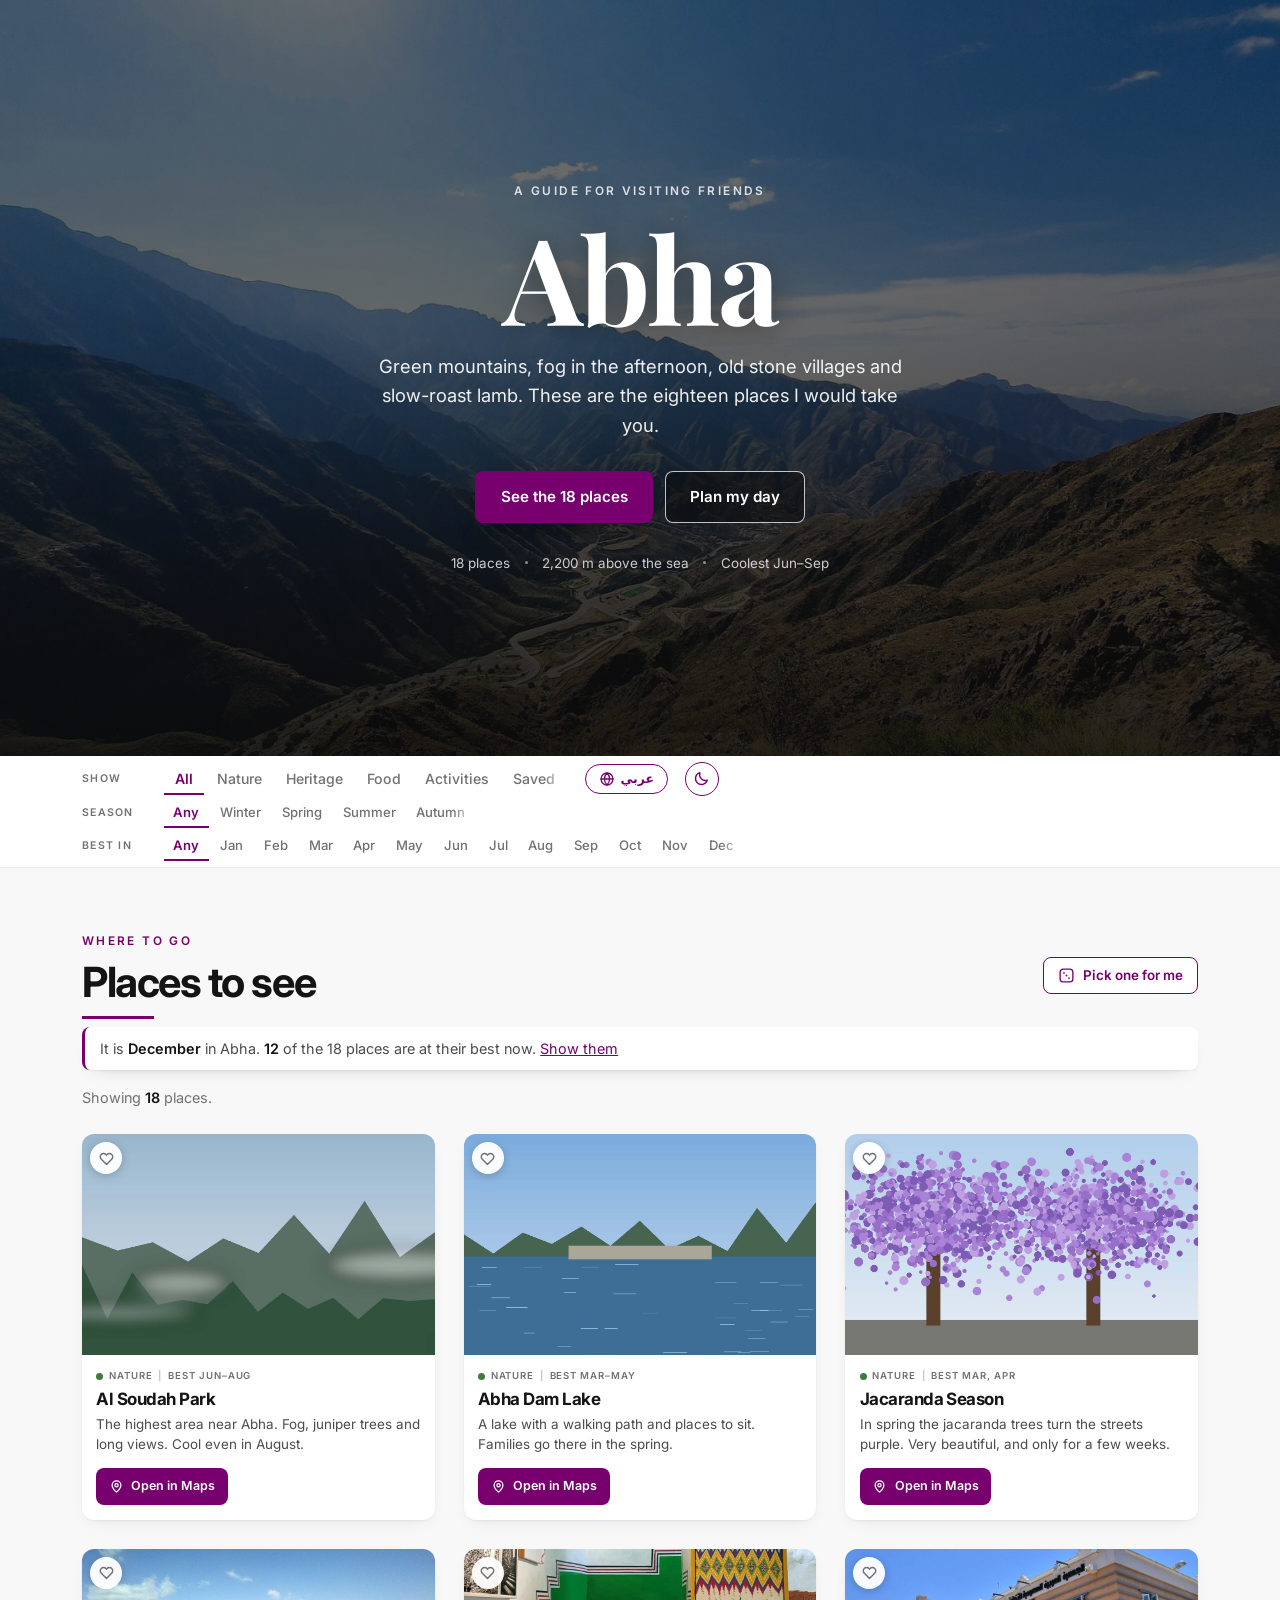
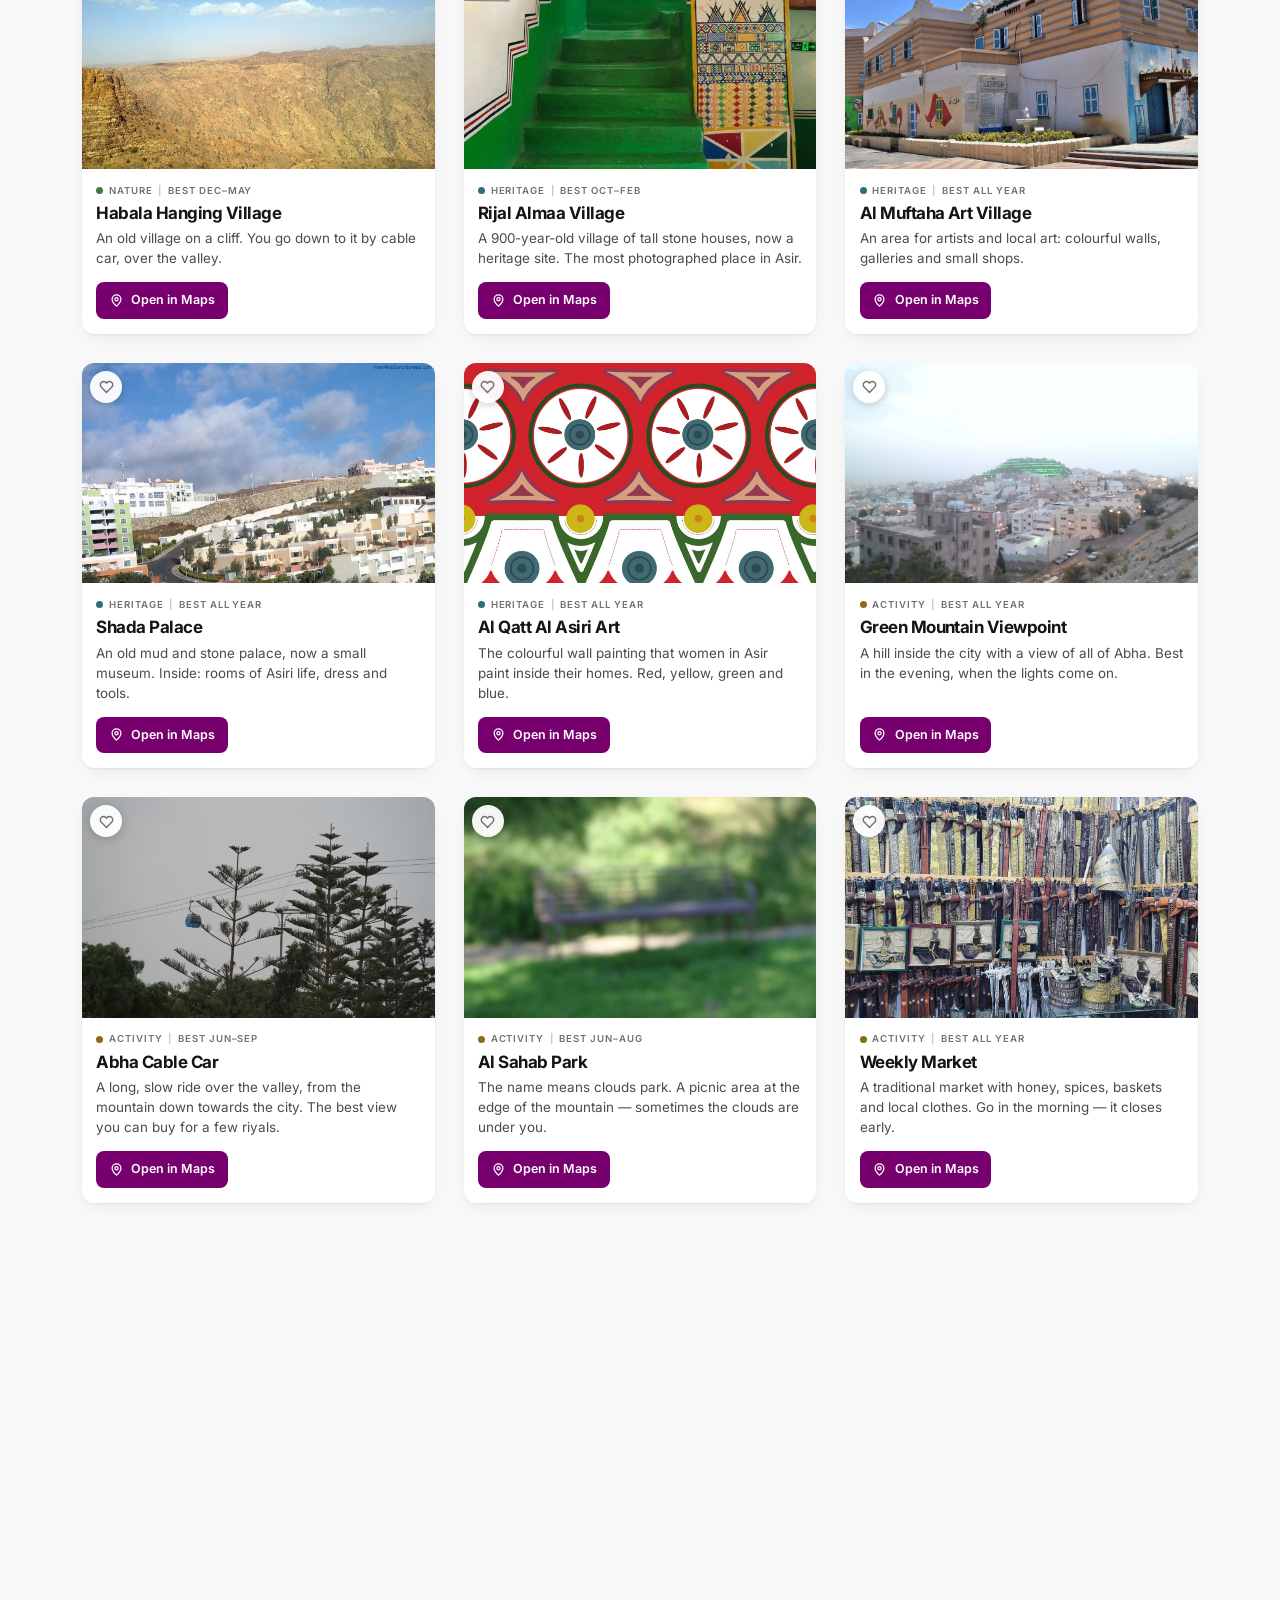
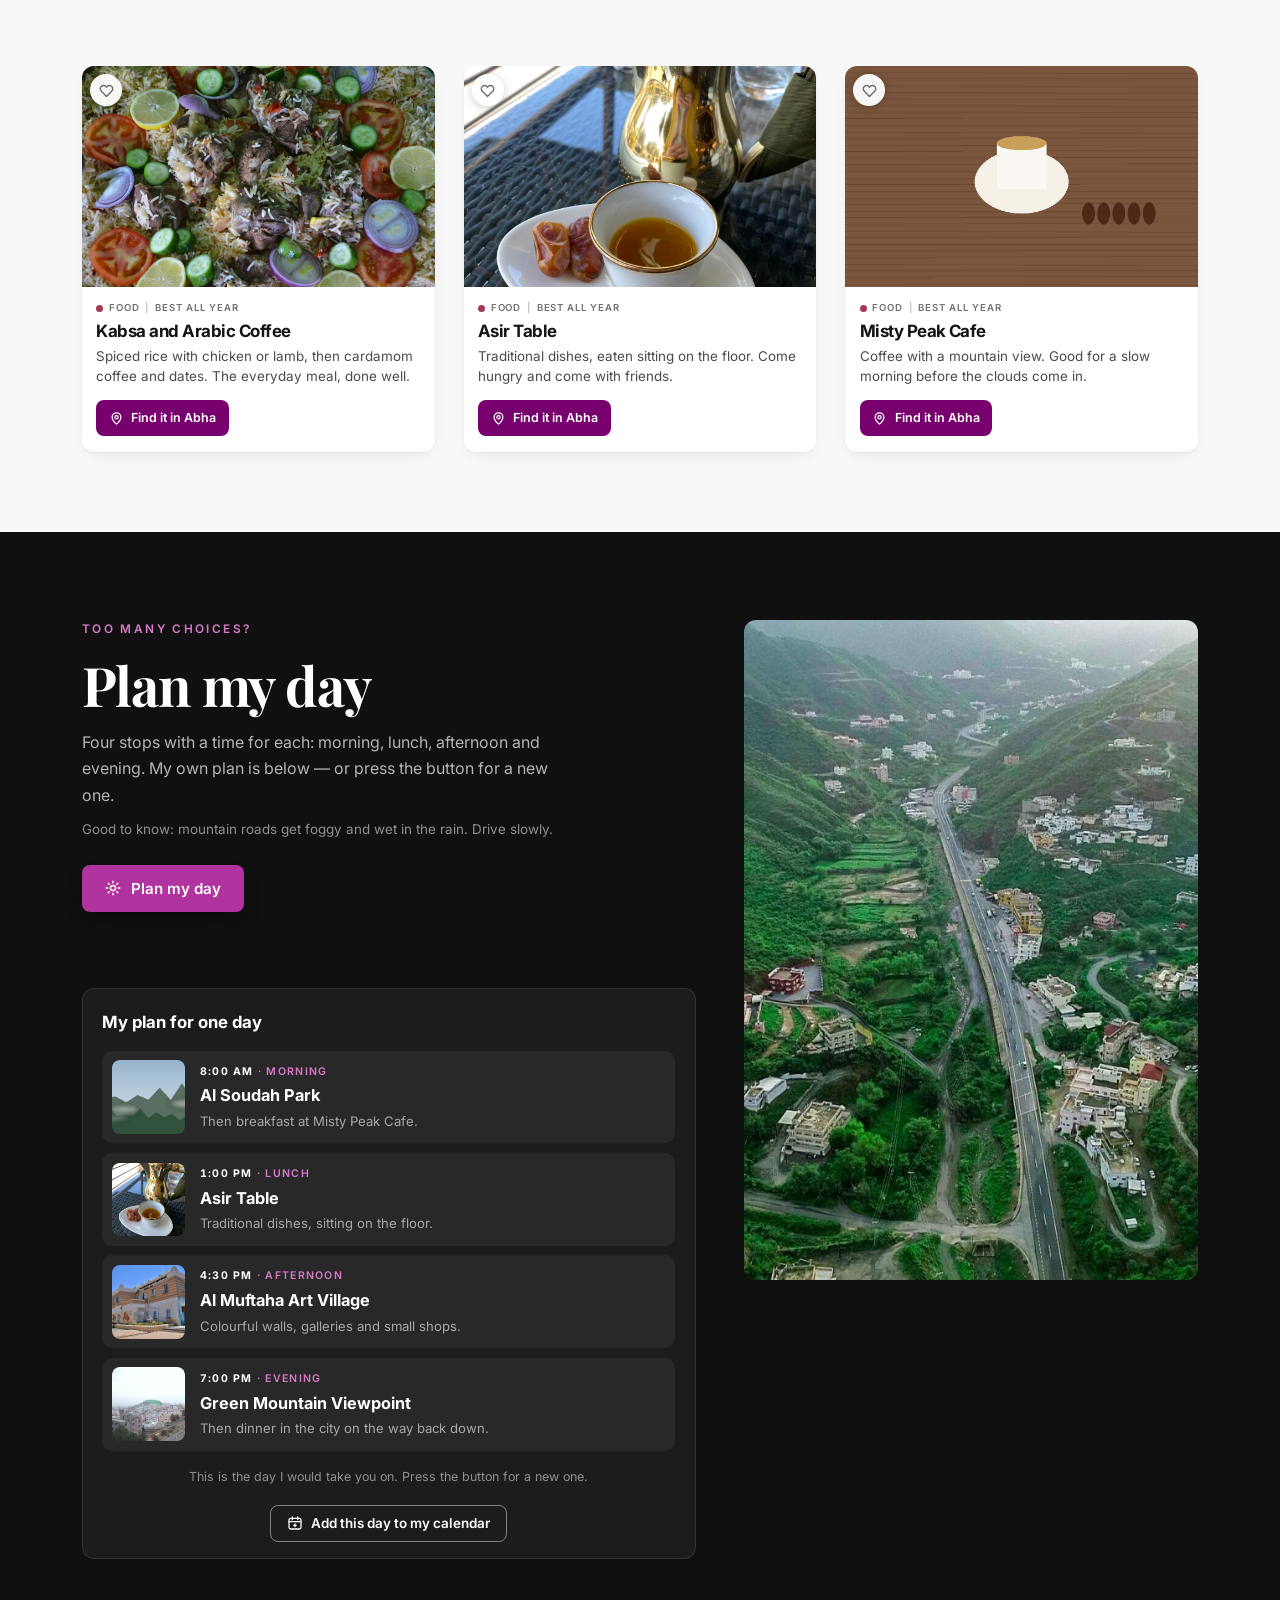
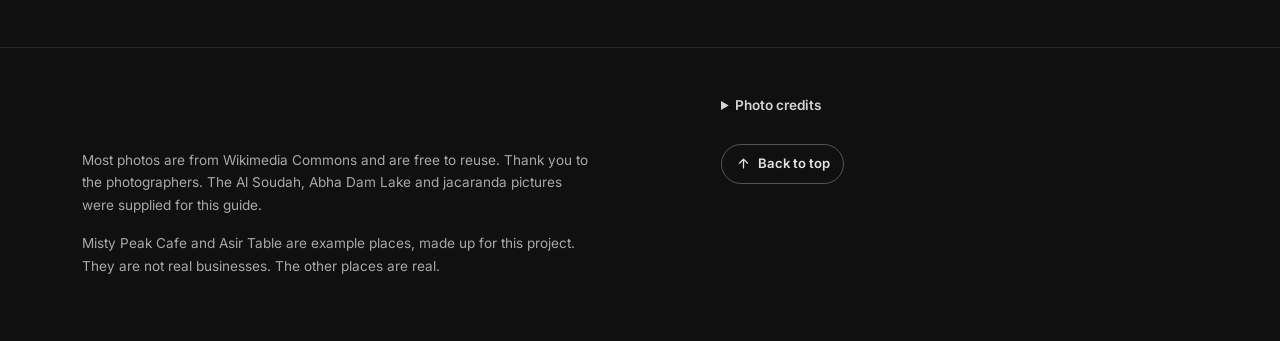
==== abha/index.html @ adcf3e74 "Autosave" ====
<!DOCTYPE html>
<html lang="en" dir="ltr">
<head>
<meta charset="utf-8">
<meta name="viewport" content="width=device-width, initial-scale=1">
<title>Abha — A Guide for Visiting Friends</title>
<meta name="description" content="A photo guide to Abha, Saudi Arabia: 18 places in the Asir mountains — nature, heritage, food and activities. Filter by type, pick a season or a month, or let it plan your day.">
<meta name="theme-color" content="#101010">
<link rel="icon" href="favicon.svg" type="image/svg+xml">

<meta property="og:type" content="website">
<meta property="og:title" content="Abha — A Guide for Visiting Friends">
<meta property="og:description" content="18 places in the Asir mountains: nature, heritage, food and activities. Filter by type, season or month.">
<!-- A sharing card needs the whole web address. WhatsApp and the
     other apps will not fill in the missing part of a short one,
     so the picture never appears. -->
<meta property="og:url" content="https://aishift-test.github.io/h0-s011/abha/">
<meta property="og:image" content="https://aishift-test.github.io/h0-s011/abha/img/sarawat.jpg">
<meta property="og:image:alt" content="Green mountain ridges and a road running through a valley in the Asir region">
<meta property="og:locale" content="en">
<meta property="og:locale:alternate" content="ar">
<meta name="twitter:card" content="summary_large_image">
<meta name="twitter:image" content="https://aishift-test.github.io/h0-s011/abha/img/sarawat.jpg">

<link rel="preconnect" href="https://fonts.googleapis.com">
<link rel="preconnect" href="https://fonts.gstatic.com" crossorigin>
<link href="https://fonts.googleapis.com/css2?family=Playfair+Display:wght@600;700&family=Inter:wght@400;500;600;700&family=El+Messiri:wght@500;600;700&family=IBM+Plex+Sans+Arabic:wght@400;500;600;700&display=swap" rel="stylesheet">
<!-- The ?v= number is a version stamp. Change it whenever styles.css
     or script.js changes, so a phone never mixes an old copy of one
     file with a new copy of the other. -->
<link rel="stylesheet" href="styles.css?v=18">

<script>
  /* Remember which language was picked last time, and say so before
     the page paints, so the Arabic font is ready. The page keeps the
     same left-to-right shape in both languages; script.js does the
     words. */
  try {
    if (window.localStorage.getItem("abha-lang-v1") === "ar") {
      document.documentElement.lang = "ar";
    }
  } catch (e) { /* private browsing — English is fine */ }

  /* Dark colours or light? Same idea: decide now, before the page
     paints, so the page never flashes white first. If you have
     never pressed the button, follow your own computer's setting. */
  try {
    var theme = window.localStorage.getItem("abha-theme-v1");
    if (theme !== "dark" && theme !== "light") {
      theme = (window.matchMedia &&
               window.matchMedia("(prefers-color-scheme: dark)").matches)
        ? "dark" : "light";
    }
    document.documentElement.setAttribute("data-theme", theme);
  } catch (e) {
    document.documentElement.setAttribute("data-theme", "light");
  }

  /* Tell the stylesheet that the script is running. The "slide in as
     you scroll" rules only apply with this class, so if the script
     ever fails the page is simply still — never blank. */
  document.documentElement.classList.add("js");
</script>
</head>
<body>

<!-- ============ HERO ============ -->
<header class="hero" id="top">
  <img class="hero-img" src="img/sarawat.jpg" width="1600" height="899" fetchpriority="high"
       alt="Green mountain ridges and a road running through a valley in the Asir region"
       data-en-alt="Green mountain ridges and a road running through a valley in the Asir region"
       data-ar-alt="سلاسل جبال خضراء وطريق يمر في وادٍ في منطقة عسير">
  <div class="hero-veil" aria-hidden="true"></div>
  <div class="hero-inner wrap">
    <p class="kicker anim"
       data-en="A guide for visiting friends"
       data-ar="دليل لأصدقائي الزائرين">A guide for visiting friends</p>
    <h1 class="anim" style="--d:70ms" data-en="Abha" data-ar="أبها">Abha</h1>
    <p class="lede anim" style="--d:140ms"
       data-en="Green mountains, fog in the afternoon, old stone villages and slow-roast lamb. These are the eighteen places I would take you."
       data-ar="جبال خضراء، وضباب بعد الظهر، وقرى حجرية قديمة، ولحم يُطبخ ببطء. هذه هي الأماكن الثمانية عشر التي سآخذكم إليها.">Green mountains, fog in the afternoon, old stone villages and slow-roast lamb.
      These are the eighteen places I would take you.</p>
    <div class="hero-actions anim" style="--d:210ms">
      <a class="hero-cta" href="#places"
         data-en="See the 18 places" data-ar="شاهد الأماكن الـ 18">See the 18 places</a>
      <a class="hero-cta hero-cta-ghost" href="#planner"
         data-en="Plan my day" data-ar="خطّط يومي">Plan my day</a>
    </div>
    <ul class="hero-facts">
      <li data-en="18 places" data-ar="18 مكاناً">18 places</li>
      <li data-en="2,200 m above the sea" data-ar="2,200 متر فوق سطح البحر">2,200 m above the sea</li>
      <li data-en="Coolest Jun–Sep" data-ar="الأجمل يونيو–سبتمبر">Coolest Jun–Sep</li>
    </ul>
  </div>
</header>

<!-- ============ TOOLBAR ============ -->
<div class="toolbar" id="toolbar">
  <div class="wrap">
    <div class="row" role="group" aria-label="Filter by type" data-en-aria="Filter by type" data-ar-aria="تصفية حسب النوع">
      <span class="row-label" data-en="Show" data-ar="اعرض">Show</span>
      <div class="scroller" id="filters">
        <button type="button" class="chip is-on" data-filter="all" data-en="All" data-ar="الكل">All</button>
        <button type="button" class="chip" data-filter="nature" data-en="Nature" data-ar="طبيعة">Nature</button>
        <button type="button" class="chip" data-filter="heritage" data-en="Heritage" data-ar="تراث">Heritage</button>
        <button type="button" class="chip" data-filter="food" data-en="Food" data-ar="طعام">Food</button>
        <button type="button" class="chip" data-filter="activities" data-en="Activities" data-ar="أنشطة">Activities</button>
        <button type="button" class="chip" data-filter="saved" data-en="Saved" data-ar="المحفوظة">Saved</button>
      </div>
      <button type="button" class="lang-btn" id="langBtn">
        <svg viewBox="0 0 24 24" width="16" height="16" aria-hidden="true" fill="none"
             stroke="currentColor" stroke-width="1.9" stroke-linecap="round" stroke-linejoin="round">
          <circle cx="12" cy="12" r="9"/>
          <path d="M3 12h18M12 3c2.6 2.7 3.9 5.7 3.9 9s-1.3 6.3-3.9 9c-2.6-2.7-3.9-5.7-3.9-9S9.4 5.7 12 3z"/>
        </svg>
        <span id="langBtnText">عربي</span>
      </button>
      <button type="button" class="theme-btn" id="themeBtn" aria-pressed="false"
              data-en-aria="Dark colours" data-ar-aria="ألوان داكنة">
        <svg class="ico-moon" viewBox="0 0 24 24" width="17" height="17" aria-hidden="true" fill="none"
             stroke="currentColor" stroke-width="1.9" stroke-linecap="round" stroke-linejoin="round">
          <path d="M20.2 14.3A8.3 8.3 0 0 1 9.7 3.8a8.5 8.5 0 1 0 10.5 10.5z"/>
        </svg>
        <svg class="ico-sun" viewBox="0 0 24 24" width="17" height="17" aria-hidden="true" fill="none"
             stroke="currentColor" stroke-width="1.9" stroke-linecap="round" stroke-linejoin="round">
          <circle cx="12" cy="12" r="4.2"/>
          <path d="M12 2.6v2.2M12 19.2v2.2M2.6 12h2.2M19.2 12h2.2M5.4 5.4l1.6 1.6M17 17l1.6 1.6M18.6 5.4L17 7M7 17l-1.6 1.6"/>
        </svg>
      </button>
    </div>
    <div class="row" role="group" aria-label="Filter by season" data-en-aria="Filter by season" data-ar-aria="تصفية حسب الموسم">
      <span class="row-label" data-en="Season" data-ar="الموسم">Season</span>
      <div class="scroller" id="seasons">
        <button type="button" class="season is-on" data-season="0" data-en="Any" data-ar="أي موسم">Any</button>
        <button type="button" class="season" data-season="winter" data-en="Winter" data-ar="الشتاء">Winter</button>
        <button type="button" class="season" data-season="spring" data-en="Spring" data-ar="الربيع">Spring</button>
        <button type="button" class="season" data-season="summer" data-en="Summer" data-ar="الصيف">Summer</button>
        <button type="button" class="season" data-season="autumn" data-en="Autumn" data-ar="الخريف">Autumn</button>
      </div>
    </div>
    <div class="row" role="group" aria-label="Pick a month" data-en-aria="Pick a month" data-ar-aria="اختر شهراً">
      <span class="row-label" data-en="Best in" data-ar="الأفضل في">Best in</span>
      <div class="scroller" id="months">
        <button type="button" class="month is-on" data-month="0" data-en="Any" data-ar="أي شهر">Any</button>
        <button type="button" class="month" data-month="1" data-en="Jan" data-ar="يناير">Jan</button>
        <button type="button" class="month" data-month="2" data-en="Feb" data-ar="فبراير">Feb</button>
        <button type="button" class="month" data-month="3" data-en="Mar" data-ar="مارس">Mar</button>
        <button type="button" class="month" data-month="4" data-en="Apr" data-ar="أبريل">Apr</button>
        <button type="button" class="month" data-month="5" data-en="May" data-ar="مايو">May</button>
        <button type="button" class="month" data-month="6" data-en="Jun" data-ar="يونيو">Jun</button>
        <button type="button" class="month" data-month="7" data-en="Jul" data-ar="يوليو">Jul</button>
        <button type="button" class="month" data-month="8" data-en="Aug" data-ar="أغسطس">Aug</button>
        <button type="button" class="month" data-month="9" data-en="Sep" data-ar="سبتمبر">Sep</button>
        <button type="button" class="month" data-month="10" data-en="Oct" data-ar="أكتوبر">Oct</button>
        <button type="button" class="month" data-month="11" data-en="Nov" data-ar="نوفمبر">Nov</button>
        <button type="button" class="month" data-month="12" data-en="Dec" data-ar="ديسمبر">Dec</button>
      </div>
    </div>
  </div>
</div>

<main>
  <!-- ============ PLACES ============ -->
  <section class="places" id="places">
    <div class="wrap">
      <div class="places-head">
        <div class="places-head-text">
          <p class="kicker kicker-accent anim" data-en="Where to go" data-ar="إلى أين تذهب">Where to go</p>
          <h2 class="section-title anim" style="--d:70ms" data-en="Places to see" data-ar="أماكن تستحق الزيارة">Places to see</h2>
        </div>
        <button type="button" class="btn-pick" id="pickBtn">
          <svg viewBox="0 0 24 24" width="17" height="17" aria-hidden="true" fill="none"
               stroke="currentColor" stroke-width="1.9" stroke-linecap="round" stroke-linejoin="round">
            <rect x="3" y="3" width="18" height="18" rx="4.5"/>
            <circle cx="8.4" cy="8.4" r="1.25" fill="currentColor" stroke="none"/>
            <circle cx="12" cy="12" r="1.25" fill="currentColor" stroke="none"/>
            <circle cx="15.6" cy="15.6" r="1.25" fill="currentColor" stroke="none"/>
          </svg>
          <span data-en="Pick one for me" data-ar="اختر لي مكاناً">Pick one for me</span>
        </button>
      </div>
      <p class="nowline" id="nowline" hidden></p>
      <p class="status" id="status" aria-live="polite"></p>
      <ul class="grid" id="grid"></ul>
      <p class="empty" id="empty" hidden>
        Nothing matches that. <button type="button" class="link" id="reset">Show everything</button>
      </p>
      <noscript>
        <p class="empty">
          <span class="empty-title"
                data-en="This guide needs JavaScript"
                data-ar="هذا الدليل يحتاج إلى JavaScript">This guide needs JavaScript</span>
          <span class="empty-line"
                data-en="Turn it on to see the 18 places."
                data-ar="شغّله لعرض الأماكن الثمانية عشر.">Turn it on to see the 18 places.</span>
        </p>
      </noscript>
    </div>
  </section>

  <!-- ============ PLAN MY DAY ============ -->
  <section class="planner" id="planner">
    <div class="wrap planner-wrap">
      <div class="planner-copy">
        <p class="kicker kicker-dark" data-en="Too many choices?" data-ar="خيارات كثيرة؟">Too many choices?</p>
        <h2 class="anim" style="--d:70ms" data-en="Plan my day" data-ar="خطّط يومي">Plan my day</h2>
        <p class="planner-lede anim" style="--d:140ms"
           data-en="Four stops with a time for each: morning, lunch, afternoon and evening. My own plan is below — or press the button for a new one."
           data-ar="أربع محطات، ولكل محطة وقت: الصباح، والغداء، وبعد الظهر، والمساء. خطتي أنا في الأسفل — أو اضغط الزر لتحصل على خطة جديدة.">Four stops with a time for each: morning, lunch, afternoon and evening.
          My own plan is below — or press the button for a new one.</p>
        <p class="planner-note"
           data-en="Good to know: mountain roads get foggy and wet in the rain. Drive slowly."
           data-ar="معلومة مفيدة: طرق الجبال يغطيها الضباب وتبتل بالمطر. اِقُد ببطء.">Good to know: mountain roads get foggy and wet in the rain. Drive slowly.</p>
        <button type="button" class="btn-plan" id="planBtn">
          <svg viewBox="0 0 24 24" width="18" height="18" aria-hidden="true" fill="none"
               stroke="currentColor" stroke-width="1.9" stroke-linecap="round" stroke-linejoin="round">
            <path d="M12 3v2M12 19v2M3 12h2M19 12h2M5.6 5.6l1.4 1.4M17 17l1.4 1.4M18.4 5.6L17 7M7 17l-1.4 1.4"/>
            <circle cx="12" cy="12" r="3.4"/>
          </svg>
          <span id="planBtnText">Plan my day</span>
        </button>
      </div>

      <div class="planner-panel anim" id="planPanel">
        <p class="plan-title" id="planTitle">My plan for one day</p>
        <ol class="plan" id="plan"></ol>
        <p class="plan-foot" id="planFoot"></p>
        <div class="ics-wrap">
          <button type="button" class="btn-ics" id="icsBtn">
            <svg viewBox="0 0 24 24" width="16" height="16" aria-hidden="true" fill="none"
                 stroke="currentColor" stroke-width="1.9" stroke-linecap="round" stroke-linejoin="round">
              <rect x="3" y="5" width="18" height="16" rx="2.5"/>
              <path d="M3 10h18M8 3v4M16 3v4M12 13.5v4M10 15.5h4"/>
            </svg>
            <span data-en="Add this day to my calendar" data-ar="أضف هذا اليوم إلى تقويمي">Add this day to my calendar</span>
          </button>
          <p class="ics-note" id="icsNote" hidden></p>
        </div>
      </div>

      <img class="planner-art" src="img/rijal-almaa.jpg" width="1400" height="788"
           alt="Looking down over the green Rijal Almaa valley and its villages"
           data-en-alt="Looking down over the green Rijal Almaa valley and its villages"
           data-ar-alt="إطلالة من الأعلى على وادي رجال ألمع الأخضر وقراه">
    </div>
  </section>
</main>

<!-- ============ FOOTER ============ -->
<footer class="foot">
  <div class="wrap foot-wrap">
    <div class="foot-about">
      <p class="foot-title anim"
         data-en="Abha — a guide for visiting friends"
         data-ar="أبها — دليل لأصدقائي الزائرين">Abha — a guide for visiting friends</p>
      <p class="foot-note"
         data-en="Most photos are from Wikimedia Commons and are free to reuse. Thank you to the photographers. The Al Soudah, Abha Dam Lake and jacaranda pictures were supplied for this guide."
         data-ar="معظم الصور من ويكيميديا كومنز ومسموح بإعادة استخدامها. شكراً للمصوّرين. صور السودة وبحيرة سد أبها والجاكرندا مُقدَّمة لهذا الدليل.">Most photos are from Wikimedia Commons and are free to reuse. Thank you to the photographers.
        The Al Soudah, Abha Dam Lake and jacaranda pictures were supplied for this guide.</p>
      <p class="foot-note"
         data-en="Misty Peak Cafe and Asir Table are example places, made up for this project. They are not real businesses. The other places are real."
         data-ar="مقهى قمة الضباب وسُفرة عسير مكانان تجريبيان، صُنعا لهذا المشروع. هما ليسا مكانين حقيقيين. أما بقية الأماكن فحقيقية.">Misty Peak Cafe and Asir Table are example places, made up for this project.
        They are not real businesses. The other places are real.</p>
    </div>
    <div class="foot-side">
      <details class="credits">
      <summary data-en="Photo credits" data-ar="حقوق الصور">Photo credits</summary>
      <ul>
        <li data-en="Sarawat Mountains — Richard Mortel, CC BY 2.0" data-ar="جبال السروات — Richard Mortel، CC BY 2.0">Sarawat Mountains — Richard Mortel, CC BY 2.0</li>
        <li data-en="Abha cable car — Elyas4320, CC BY-SA 4.0" data-ar="تلفريك أبها — Elyas4320، CC BY-SA 4.0">Abha cable car — Elyas4320, CC BY-SA 4.0</li>
        <li data-en="Jabal Akhdar (Green Mountain) — Wikimedia Commons, CC BY-SA 3.0" data-ar="الجبل الأخضر — ويكيميديا كومنز، CC BY-SA 3.0">Jabal Akhdar (Green Mountain) — Wikimedia Commons, CC BY-SA 3.0</li>
        <li data-en="Abha park — Wikimedia Commons, CC BY-SA 4.0" data-ar="حديقة أبها — ويكيميديا كومنز، CC BY-SA 4.0">Abha park — Wikimedia Commons, CC BY-SA 4.0</li>
        <li data-en="Rijal Almaa village — Saudi Press Agency, CC BY-SA 4.0" data-ar="قرية رجال ألمع — وكالة الأنباء السعودية، CC BY-SA 4.0">Rijal Almaa village — Saudi Press Agency, CC BY-SA 4.0</li>
        <li data-en="Rijal Almaa from the inside — Richard Mortel, CC BY 2.0" data-ar="رجال ألمع من الداخل — Richard Mortel، CC BY 2.0">Rijal Almaa from the inside — Richard Mortel, CC BY 2.0</li>
        <li data-en="Al Muftaha — Heritage Commission, CC BY-SA 4.0" data-ar="المفتاحة — هيئة التراث، CC BY-SA 4.0">Al Muftaha — Heritage Commission, CC BY-SA 4.0</li>
        <li data-en="Al Habala — Aiman titi, CC BY-SA 3.0" data-ar="حبالة — Aiman titi، CC BY-SA 3.0">Al Habala — Aiman titi, CC BY-SA 3.0</li>
        <li data-en="Palace of Abha — marviikad, CC BY-SA 2.0" data-ar="قصر أبها — marviikad، CC BY-SA 2.0">Palace of Abha — marviikad, CC BY-SA 2.0</li>
        <li data-en="Al Qatt Al Asiri pattern — Wikimedia Commons, CC BY 4.0" data-ar="نقش القط العسيري — ويكيميديا كومنز، CC BY 4.0">Al Qatt Al Asiri pattern — Wikimedia Commons, CC BY 4.0</li>
        <li data-en="Traditional market — Richard Mortel, CC BY 2.0" data-ar="السوق الشعبي — Richard Mortel، CC BY 2.0">Traditional market — Richard Mortel, CC BY 2.0</li>
        <li data-en="Areeka — Wikimedia Commons, CC0" data-ar="عريكة — ويكيميديا كومنز، CC0">Areeka — Wikimedia Commons, CC0</li>
        <li data-en="Haneeth rice — Ayshamarjana, CC BY-SA 4.0" data-ar="أرز الحنيذ — Ayshamarjana، CC BY-SA 4.0">Haneeth rice — Ayshamarjana, CC BY-SA 4.0</li>
        <li data-en="Traditional bee house — Wikimedia Commons, CC BY-SA 4.0" data-ar="بيت النحل التقليدي — ويكيميديا كومنز، CC BY-SA 4.0">Traditional bee house — Wikimedia Commons, CC BY-SA 4.0</li>
        <li data-en="Kabsa — Sammy Six, CC BY 2.0" data-ar="كبسة — Sammy Six، CC BY 2.0">Kabsa — Sammy Six, CC BY 2.0</li>
        <li data-en="Arabic coffee — Wikimedia Commons, CC BY 2.0 and CC BY-SA 4.0" data-ar="القهوة العربية — ويكيميديا كومنز، CC BY 2.0 و CC BY-SA 4.0">Arabic coffee — Wikimedia Commons, CC BY 2.0 and CC BY-SA 4.0</li>
      </ul>
      <p class="credits-link">
        <a href="https://commons.wikimedia.org/wiki/Category:Abha" target="_blank" rel="noopener"
           data-en="See all on Wikimedia Commons" data-ar="شاهد الكل على ويكيميديا كومنز">See all on Wikimedia Commons</a>
      </p>
    </details>
      <p class="foot-top">
        <a class="to-top" href="#top">
          <svg viewBox="0 0 24 24" width="15" height="15" aria-hidden="true" fill="none"
               stroke="currentColor" stroke-width="2" stroke-linecap="round" stroke-linejoin="round">
            <path d="M12 19V5M5.5 11.5 12 5l6.5 6.5"/>
          </svg>
          <span data-en="Back to top" data-ar="إلى الأعلى">Back to top</span>
        </a>
      </p>
    </div>
  </div>
</footer>

<!-- shows for a few seconds after "Pick one for me", so the button
     is still in reach once the page has jumped down to the card -->
<div class="pick-toast" id="pickToast" hidden>
  <span data-en="Picked for you" data-ar="اخترت لك">Picked for you</span>
  <button type="button" id="pickAgain" data-en="Pick again" data-ar="اختر مرة أخرى">Pick again</button>
</div>

<script src="script.js?v=18"></script>
</body>
</html>
---- abha/styles.css ----
/* ============================================================
   Abha — a guide for visiting friends
   Colours, type and layout. One file, no build step.

   The look follows the Visit Saudi tourism site: a light grey
   page, white cards with a soft shadow, a big serif headline on
   a full-width photo, and ONE accent colour for buttons and
   links. Nothing else is coloured.
   ============================================================ */

:root {
  /* neutrals */
  --bg:        #f8f8f8;
  --bg-rgb:    248, 248, 248;
  --card:      #ffffff;
  --ink:       #141414;   /* headings */
  --text:      #4b4b4b;   /* normal text */
  --muted:     #717171;   /* small text */
  --line:      rgba(0, 0, 0, 0.08);

  /* the one accent — the purple from the Visit Saudi buttons */
  --accent:       #78006e;
  --accent-deep:  #5c0054;
  --accent-mid:   #b033a0;   /* button background on the dark sections */
  --accent-light: #d97ac9;   /* small text on the dark sections */
  --accent-rgb:   120, 0, 110;

  /* The purple of a FILLED button — one with white words on it.
     On the light page the accent above is dark enough to sit
     under white words. On the dark page it is not, so a filled
     button keeps its own, deeper purple. */
  --accent-fill:       #78006e;
  --accent-fill-hover: #5c0054;
  /* a very pale purple, for a button the mouse is over */
  --accent-tint: #f7eef6;

  /* the grey box behind a photo, before the photo arrives,
     and the thin "|" between the type and the months on a card */
  --photo-bg: #ececec;
  --sep:      rgba(0, 0, 0, .25);

  /* The little chips that sit ON a photo — the heart and the
     "best now" label. They stay white with dark words in both
     light and dark, because a photo can be any colour. */
  --chip-bg:  rgba(255, 255, 255, .95);
  --chip-ink: #78006e;
  --chip-mut: #717171;

  /* the two dark blocks: the day planner and the footer */
  --dark:   #101010;
  --dark-2: #1c1c1c;

  /* the browser draws its own scrollbars and form boxes; tell it
     which way round the page is */
  color-scheme: light;

  --radius:  12px;
  --shadow:  0 1px 2px rgba(0, 0, 0, .05), 0 6px 18px -8px rgba(0, 0, 0, .12);
  --shadow-lift: 0 2px 4px rgba(0, 0, 0, .06), 0 20px 40px -18px rgba(0, 0, 0, .26);

  --head: "Inter", system-ui, -apple-system, "Segoe UI", sans-serif;
  --body: "Inter", system-ui, -apple-system, "Segoe UI", sans-serif;
  --serif: "Playfair Display", Georgia, "Times New Roman", serif;
}

/* ============================================================
   DARK COLOURS

   The round button beside the language button swaps the page
   between light and dark. It only changes the colours: the
   layout is exactly the same.

   Only the LIGHT parts of the page change. The hero photo, the
   day planner and the footer are dark in both, the same way the
   landing page has dark bands and light bands.

   index.html puts data-theme on <html> before the page paints,
   so the page never flashes white first.
   ============================================================ */
:root[data-theme="dark"] {
  color-scheme: dark;

  --bg:     #121212;
  --bg-rgb: 18, 18, 18;
  --card:   #1e1e1e;
  --ink:    #f4f4f4;   /* headings */
  --text:   #c8c8c8;   /* normal text */
  --muted:  #9c9c9c;   /* small text */
  --line:   rgba(255, 255, 255, 0.12);

  /* Purple text has to be much lighter to be read on a dark
     page. A FILLED button keeps a deep purple, because its
     words are white. */
  --accent:            #e9a6df;
  --accent-fill:       #b033a0;
  --accent-fill-hover: #c448b4;
  --accent-tint:       #2b1a2a;

  --photo-bg: #262626;
  --sep:      rgba(255, 255, 255, .3);

  --shadow:      0 1px 2px rgba(0, 0, 0, .5), 0 6px 18px -8px rgba(0, 0, 0, .7);
  --shadow-lift: 0 2px 4px rgba(0, 0, 0, .55), 0 20px 40px -18px rgba(0, 0, 0, .8);
}

/* A black shadow does nothing on a near-black page, so a card
   gets a faint edge instead — that is what shows its shape. */
:root[data-theme="dark"] .card { border: 1px solid var(--line); }
:root[data-theme="dark"] .nowline {
  border: 1px solid var(--line);
  border-left: 3px solid var(--accent);
}

* { box-sizing: border-box; }

html { scroll-behavior: smooth; }

body {
  margin: 0;
  background: var(--bg);
  color: var(--text);
  font-family: var(--body);
  font-size: 16px;
  line-height: 1.65;
  -webkit-font-smoothing: antialiased;
}

img { display: block; max-width: 100%; }

h1, h2, h3 {
  font-family: var(--head);
  margin: 0;
  line-height: 1.15;
  letter-spacing: -0.03em;
  color: var(--ink);
  font-weight: 700;
}

a { color: inherit; }

.wrap { width: 100%; max-width: 1120px; margin: 0 auto; padding: 0 1.25rem; }

:focus-visible {
  outline: 2px solid var(--accent);
  outline-offset: 2px;
  border-radius: 4px;
}

/* the purple you get when you drag across words — a small thing,
   but it is the sort of small thing people notice */
::selection { background: var(--accent); color: #fff; }

/* an underline that sits a little away from the letters, so it does
   not touch the tails of g and y */
a { text-underline-offset: .18em; }

/* ============================================================
   1. HERO — full-width photo, centred serif headline
   ============================================================ */

.hero {
  position: relative;
  min-height: 72vh;
  display: flex;
  align-items: center;
  overflow: hidden;
  background: var(--dark);
  color: #fff;
}

.hero-img {
  position: absolute;
  inset: 0;
  width: 100%;
  height: 100%;
  object-fit: cover;
  object-position: 50% 42%;
}

.hero-veil {
  position: absolute;
  inset: 0;
  background:
    linear-gradient(180deg, rgba(10, 10, 10, .60) 0%, rgba(10, 10, 10, .62) 45%, rgba(10, 10, 10, .88) 100%);
}

.hero-inner {
  position: relative;
  width: 100%;
  padding-top: 4.5rem;
  padding-bottom: 3rem;
  text-align: center;
}

.kicker {
  margin: 0 0 .9rem;
  font-family: var(--head);
  font-size: .74rem;
  font-weight: 600;
  letter-spacing: .2em;
  text-transform: uppercase;
  color: rgba(255, 255, 255, .82);
}
.kicker-dark { color: var(--accent-light); }
/* the same small line, on a white part of the page. It sits above a
   heading rather than under one, so it needs a smaller gap below. */
.kicker-accent {
  color: var(--accent);
  margin-bottom: .45rem;
}

.hero h1 {
  font-family: var(--serif);
  font-size: clamp(3.6rem, 15vw, 7.5rem);
  font-weight: 700;
  line-height: 1;
  letter-spacing: -0.02em;
  color: #fff;
  margin: 0 0 1rem;
  text-shadow: 0 4px 30px rgba(0, 0, 0, .4);
}

.lede {
  margin: 0 auto 1.9rem;
  max-width: 33rem;
  font-size: clamp(1rem, 2.3vw, 1.15rem);
  line-height: 1.6;
  color: rgba(255, 255, 255, .92);
}

.hero-actions {
  display: flex;
  flex-wrap: wrap;
  justify-content: center;
  gap: .7rem;
}

.hero-cta {
  display: inline-block;
  font-family: var(--head);
  font-size: .95rem;
  font-weight: 600;
  color: #fff;
  background: var(--accent-fill);
  text-decoration: none;
  padding: .85rem 1.6rem;
  border-radius: 8px;
  box-shadow: 0 10px 26px -10px rgba(0, 0, 0, .8);
  transition: background .18s, transform .18s;
}
.hero-cta:hover { background: var(--accent-fill-hover); transform: translateY(-1px); }

/* the second button: see-through, so the photo still shows.
   The dark wash behind it keeps the white text readable on any photo. */
.hero-cta-ghost {
  background: rgba(10, 10, 10, .5);
  border: 1.5px solid rgba(255, 255, 255, .75);
  padding: calc(.85rem - 1.5px) calc(1.6rem - 1.5px);
  box-shadow: none;
}
.hero-cta-ghost:hover { background: rgba(255, 255, 255, .22); }

.hero-facts {
  display: flex;
  flex-wrap: wrap;
  justify-content: center;
  gap: .4rem .9rem;
  margin: 1.8rem 0 0;
  padding: 0;
  list-style: none;
  font-size: .84rem;
  color: rgba(255, 255, 255, .78);
}
.hero-facts li { display: flex; align-items: center; gap: .9rem; }
/* the dot trails its own item, so a wrapped line does not start with one */
.hero-facts li:not(:last-child)::after {
  content: "";
  width: 3px;
  height: 3px;
  border-radius: 50%;
  background: rgba(255, 255, 255, .5);
}

/* ============================================================
   2. TOOLBAR — filters and months, as underlined tabs
   ============================================================ */

.toolbar {
  position: sticky;
  top: 0;
  z-index: 30;
  /* Plain white, not frosted glass. A blur here has to re-read and
     re-blur everything behind the bar on every single frame of a
     scroll, which is one of the slowest things a phone can be asked
     to do. At 94% white the blur was barely visible anyway. */
  background: var(--card);
  border-bottom: 1px solid var(--line);
  /* three rows now (type, season, month), so keep them tight */
  padding: .35rem 0 .4rem;
  transition: box-shadow .25s ease;
}
/* once the page has moved, lift the bar off the cards */
.toolbar.is-stuck { box-shadow: 0 10px 24px -16px rgba(0, 0, 0, .55); }

.toolbar .row {
  display: flex;
  align-items: center;
  gap: .7rem;
  min-width: 0;
}
.toolbar .row + .row { margin-top: .1rem; }

.row-label {
  flex: 0 0 auto;
  width: 3.9rem;
  font-family: var(--head);
  font-size: .66rem;
  font-weight: 600;
  letter-spacing: .12em;
  text-transform: uppercase;
  color: var(--muted);
}

.scroller {
  display: flex;
  gap: .1rem;
  min-width: 0;
  overflow-x: auto;
  scrollbar-width: none;
  scroll-snap-type: x proximity;
  /* fade the right edge so it is clear you can scroll */
  -webkit-mask-image: linear-gradient(90deg, #000 0, #000 calc(100% - 22px), transparent 100%);
  mask-image: linear-gradient(90deg, #000 0, #000 calc(100% - 22px), transparent 100%);
}
.scroller::-webkit-scrollbar { display: none; }

/* --- the language button: pinned to the end of the first row,
       so it is always there while the chips scroll --- */
.lang-btn {
  flex: 0 0 auto;
  display: inline-flex;
  align-items: center;
  gap: .35rem;
  margin-left: .5rem;
  font-family: var(--head);
  font-size: .78rem;
  font-weight: 600;
  color: var(--accent);
  background: var(--card);
  border: 1.5px solid var(--accent);
  border-radius: 999px;
  padding: .38rem .8rem;
  cursor: pointer;
  white-space: nowrap;
  transition: background .18s, color .18s;
}
.lang-btn:hover { background: var(--accent-fill); color: #fff; }
.lang-btn:active { transform: translateY(1px); }
.lang-btn svg { flex: 0 0 auto; }

/* --- the dark / light button: a small round button beside the
       language button. It shows a moon while the page is light
       and a sun while it is dark, so the picture tells you which
       one you are in. --- */
.theme-btn {
  flex: 0 0 auto;
  /* hidden until the script says it is running. With the script
     off the page is light and the button could not do anything. */
  display: none;
  place-items: center;
  width: 2.15rem;
  height: 2.15rem;
  margin-left: .35rem;
  padding: 0;
  color: var(--accent);
  background: var(--card);
  border: 1.5px solid var(--accent);
  border-radius: 50%;
  cursor: pointer;
  transition: background .18s, color .18s;
}
.js .theme-btn { display: grid; }
.theme-btn:hover { background: var(--accent-fill); color: #fff; }
.theme-btn:active { transform: translateY(1px); }
.theme-btn svg { flex: 0 0 auto; }
/* only one of the two pictures is ever on screen */
:root[data-theme="dark"] .theme-btn .ico-moon,
:root:not([data-theme="dark"]) .theme-btn .ico-sun { display: none; }

/* --- type tabs --- */
.chip {
  flex: 0 0 auto;
  scroll-snap-align: start;
  position: relative;
  font-family: var(--head);
  font-size: .88rem;
  font-weight: 500;
  color: var(--muted);
  background: none;
  border: 0;
  border-bottom: 2px solid transparent;
  padding: .48rem .7rem .42rem;
  cursor: pointer;
  white-space: nowrap;
  transition: color .18s, border-color .18s;
}
.chip:hover { color: var(--ink); }
.chip.is-on {
  color: var(--accent);
  border-bottom-color: var(--accent);
  font-weight: 600;
}

/* --- season tabs and month tabs: the same look --- */
.season,
.month {
  flex: 0 0 auto;
  scroll-snap-align: start;
  font-family: var(--body);
  font-size: .82rem;
  font-weight: 500;
  color: var(--muted);
  background: none;
  border: 0;
  border-bottom: 2px solid transparent;
  padding: .42rem .6rem .38rem;
  cursor: pointer;
  white-space: nowrap;
  transition: color .18s, border-color .18s;
}
.season:hover,
.month:hover { color: var(--ink); }
.season.is-on,
.month.is-on {
  color: var(--accent);
  border-bottom-color: var(--accent);
  font-weight: 600;
}

/* ============================================================
   3. THE CARDS
   ============================================================ */

.places { padding: 3rem 0 4rem; scroll-margin-top: 7.5rem; }

.section-title {
  font-size: clamp(1.7rem, 5vw, 2.6rem);
  letter-spacing: -0.035em;
  margin: 0 0 .35rem;
}

/* a short purple rule under the heading. It grows out from the
   left as the heading arrives. */
.section-title::after {
  content: "";
  display: block;
  width: 4.5rem;
  height: 3px;
  margin-top: .55rem;
  background: var(--accent);
  transform-origin: 0 50%;
  scale: 1 1;
  transition: scale .7s cubic-bezier(.22, .61, .36, 1) .25s;
}
.js .section-title::after { scale: 0 1; }
.js .section-title.is-in::after { scale: 1 1; }

/* "Places to see" on the left, "Pick one for me" on the right */
.places-head {
  display: flex;
  flex-wrap: wrap;
  align-items: center;
  justify-content: space-between;
  gap: .5rem 1rem;
  margin: 0 0 .5rem;
}
.places-head .section-title { margin: 0; }

.btn-pick {
  display: inline-flex;
  align-items: center;
  gap: .45rem;
  font-family: var(--head);
  font-size: .84rem;
  font-weight: 600;
  color: var(--accent);
  background: var(--card);
  border: 1.5px solid var(--accent);
  border-radius: 8px;
  padding: .55rem .9rem;
  cursor: pointer;
  transition: background .18s, transform .18s;
}
.btn-pick:hover { background: var(--accent-tint); transform: translateY(-1px); }
.btn-pick:active { transform: translateY(0); }

/* The page jumps down to the picked card, so the button above is out of
   reach. This pill rides along the bottom for a few seconds instead. */
.pick-toast {
  position: fixed;
  left: 50%;
  bottom: 1rem;
  transform: translateX(-50%);
  z-index: 40;
  display: flex;
  align-items: center;
  gap: .8rem;
  max-width: calc(100% - 2rem);
  padding: .5rem .5rem .5rem 1rem;
  background: var(--dark);
  color: #fff;
  border-radius: 999px;
  box-shadow: 0 14px 32px -14px rgba(0, 0, 0, .8);
  font-family: var(--head);
  font-size: .84rem;
  white-space: nowrap;
  animation: toast-in .28s ease-out both;
}
.pick-toast[hidden] { display: none; }
.pick-toast button {
  flex: none;
  font-family: var(--head);
  font-size: .84rem;
  font-weight: 600;
  color: #fff;
  background: var(--accent-mid);
  border: 0;
  border-radius: 999px;
  padding: .42rem .9rem;
  cursor: pointer;
  transition: background .18s;
}
.pick-toast button:hover { background: #c448b4; }
@keyframes toast-in {
  from { opacity: 0; transform: translate(-50%, 14px); }
  to   { opacity: 1; transform: translate(-50%, 0); }
}

/* "It is November in Abha. 13 of the 18 places are at their best now." */
.nowline {
  display: block;
  margin: 0 0 1rem;
  padding: .7rem .95rem;
  background: var(--card);
  border-left: 3px solid var(--accent);
  border-radius: 8px;
  box-shadow: 0 1px 2px rgba(0, 0, 0, .05), 0 8px 20px -14px rgba(0, 0, 0, .3);
  font-size: .9rem;
  line-height: 1.5;
  color: var(--text);
}
.nowline[hidden] { display: none; }
.nowline b { color: var(--ink); font-weight: 600; }

.status {
  /* sits right under the "it is November" line, so the two read as
     one small block of information */
  margin: 0 0 1.5rem;
  font-size: .9rem;
  color: var(--muted);
}
.status b { color: var(--ink); font-weight: 600; }

.grid {
  display: grid;
  grid-template-columns: 1fr;
  /* one card per row on a phone, so let each card be as tall as it needs */
  gap: 1.4rem;
  margin: 0;
  padding: 0;
  list-style: none;
}

.card {
  position: relative;
  display: flex;
  flex-direction: column;
  background: var(--card);
  border-radius: var(--radius);
  overflow: hidden;
  box-shadow: var(--shadow);
  /* starts out of sight; the page brings each card up as you reach it
     (the "arrive" animation further down does the moving and fading) */
  opacity: 0;
  transition: transform .26s ease, box-shadow .26s ease;
}
.card.is-in { opacity: 1; }
.card:hover { transform: translateY(-4px); box-shadow: var(--shadow-lift); }

/* the card "Pick one for me" landed on: a purple ring that pulses twice */
.card.is-picked { box-shadow: 0 0 0 3px var(--accent), var(--shadow-lift); }
.card.is-picked { animation: pick-pulse .7s ease-out 2; }
@keyframes pick-pulse {
  from { box-shadow: 0 0 0 3px var(--accent), var(--shadow-lift); }
  50%  { box-shadow: 0 0 0 11px rgba(var(--accent-rgb), .16), var(--shadow-lift); }
  to   { box-shadow: 0 0 0 3px var(--accent), var(--shadow-lift); }
}

/* a card that is not at its best in the chosen month.
   The fade is on the inside, so it does not fight the fade-in above. */
.card.is-quiet .card-photo,
.card.is-quiet .card-body { opacity: .5; transition: opacity .26s ease; }
.card.is-quiet:hover .card-photo,
.card.is-quiet:hover .card-body { opacity: 1; }

/* the heart: keep this place in your own list */
.save {
  position: absolute;
  top: .5rem;
  left: .5rem;
  z-index: 2;
  display: grid;
  place-items: center;
  width: 32px;
  height: 32px;
  padding: 0;
  border: 0;
  border-radius: 50%;
  background: var(--chip-bg);
  color: var(--chip-mut);
  box-shadow: 0 2px 10px rgba(0, 0, 0, .2);
  cursor: pointer;
  transition: color .18s, transform .18s, background .18s;
}
/* the heart sits on a white circle over a photo, so its colours
   are the same in light and dark */
.save:hover { color: #141414; transform: scale(1.08); }
.save:active { transform: scale(.96); }
.save[aria-pressed="true"] { color: var(--chip-ink); }
.save[aria-pressed="true"] svg { fill: currentColor; }

/* every photo is the same shape: a wide rectangle, like the photos themselves */
.card-photo {
  position: relative;
  display: block;
  /* a wide, short photo. The taller it is, the fewer places you see
     at once, and this is a page for looking through. */
  aspect-ratio: 16 / 10;
  overflow: hidden;
  background: var(--photo-bg);
}
.card-photo img {
  width: 100%;
  height: 100%;
  object-fit: cover;
  transition: transform .5s ease;
}
.card:hover .card-photo img { transform: scale(1.04); }

/* "best now" — a small white chip, like the weather chip on Visit Saudi */
.now {
  position: absolute;
  top: .5rem;
  right: .5rem;
  font-family: var(--head);
  font-size: .58rem;
  font-weight: 700;
  letter-spacing: .07em;
  text-transform: uppercase;
  color: var(--chip-ink);
  background: var(--chip-bg);
  padding: .26rem .45rem;
  border-radius: 6px;
  box-shadow: 0 2px 10px rgba(0, 0, 0, .18);
  animation: chip-pop .32s ease-out;
}
.now[hidden] { display: none; }

@keyframes chip-pop {
  from { opacity: 0; transform: scale(.85); }
  to   { opacity: 1; transform: scale(1); }
}

.card-body {
  display: flex;
  flex-direction: column;
  flex: 1;
  padding: .85rem .9rem .95rem;
}

/* the small grey line above the name: type and best months */
.card-meta {
  display: flex;
  align-items: center;
  gap: .35rem;
  margin: 0 0 .35rem;
  font-family: var(--head);
  font-size: .6rem;
  font-weight: 600;
  letter-spacing: .1em;
  text-transform: uppercase;
  color: var(--muted);
}
.card-meta .dot {
  flex: 0 0 auto;
  width: 7px;
  height: 7px;
  border-radius: 50%;
  background: var(--muted);
}
.card-meta .sep { color: var(--sep); }
/* the four types, told apart by a small coloured dot */
.card-meta.type-nature   .dot { background: #3f7a3f; }
.card-meta.type-heritage .dot { background: #2f6f7a; }
.card-meta.type-food     .dot { background: #a33a52; }
.card-meta.type-activities .dot { background: #8a6d18; }

.card-body h3 {
  font-size: 1.06rem;
  font-weight: 700;
  margin: 0 0 .3rem;
}

.line {
  margin: 0 0 .85rem;
  font-size: .84rem;
  color: var(--text);
  line-height: 1.5;
  /* the words stay short on a card: at most three lines, so every
     card in a row is a similar height and the row is easy to scan */
  display: -webkit-box;
  -webkit-line-clamp: 5;
  -webkit-box-orient: vertical;
  overflow: hidden;
}

.maps {
  display: inline-flex;
  align-items: center;
  gap: .45rem;
  align-self: flex-start;
  margin-top: auto;
  font-family: var(--head);
  font-size: .78rem;
  font-weight: 600;
  color: #fff;
  text-decoration: none;
  padding: .5rem .8rem;
  border-radius: 8px;
  background: var(--accent-fill);
  transition: background .2s, gap .2s;
}
.maps:hover { background: var(--accent-fill-hover); gap: .6rem; }
.maps svg { flex: 0 0 auto; }

/* Nothing matched: a clear white card, sitting exactly where the
   places would be. A visitor who presses a filter must never be
   left looking at blank space with no idea why. */
.empty {
  margin: 0 0 2rem;
  padding: 2rem 1.25rem;
  background: var(--card);
  border: 1px solid var(--line);
  border-radius: var(--radius);
  box-shadow: var(--shadow);
  text-align: center;
  scroll-margin-top: 7.5rem;
}
.empty[hidden] { display: none; }
.empty-title {
  display: block;
  font-family: var(--head);
  font-size: 1.15rem;
  font-weight: 700;
  letter-spacing: -0.02em;
  color: var(--ink);
  margin: 0 0 .3rem;
}
.empty-line {
  display: block;
  max-width: 24rem;
  margin: 0 auto 1.2rem;
  font-size: .92rem;
  line-height: 1.55;
  color: var(--text);
}
.btn-empty {
  display: inline-flex;
  align-items: center;
  font-family: var(--head);
  font-size: .88rem;
  font-weight: 600;
  color: #fff;
  background: var(--accent-fill);
  border: 0;
  border-radius: 8px;
  padding: .62rem 1.15rem;
  cursor: pointer;
  transition: background .18s;
}
.btn-empty:hover { background: var(--accent-fill-hover); }

.link {
  font: inherit;
  color: var(--accent);
  background: none;
  border: 0;
  /* A taller finger target than the words need. The negative margin
     of the same size puts the sentence back exactly where it was,
     so nothing moves — only the part you can tap grows. */
  padding: .55rem .3rem;
  margin: -.55rem -.3rem;
  text-decoration: underline;
  cursor: pointer;
}

/* ============================================================
   4. PLAN MY DAY
   ============================================================ */

.planner {
  background: var(--dark);
  color: #d4d4d4;
  padding: 4rem 0;
  overflow: hidden;
  /* the sticky toolbar is about 7rem tall — do not hide under it */
  scroll-margin-top: 7.5rem;
}

.planner-wrap { position: relative; }

.planner-copy h2 {
  font-family: var(--serif);
  font-size: clamp(2.1rem, 6.5vw, 3.4rem);
  font-weight: 700;
  letter-spacing: -0.02em;
  color: #fff;
  margin: 0 0 .8rem;
}

.planner-lede {
  margin: 0 0 .6rem;
  max-width: 30rem;
  color: #b4b4b4;
}

.planner-note {
  margin: 0 0 1.6rem;
  max-width: 30rem;
  font-size: .84rem;
  color: #8f8f8f;
}

.btn-plan {
  display: inline-flex;
  align-items: center;
  gap: .55rem;
  font-family: var(--head);
  font-size: .95rem;
  font-weight: 600;
  color: #fff;
  background: var(--accent-mid);
  border: 0;
  border-radius: 8px;
  padding: .85rem 1.4rem;
  cursor: pointer;
  box-shadow: 0 10px 24px -12px rgba(0, 0, 0, .9);
  transition: background .18s, transform .18s;
}
.btn-plan:hover { background: #c448b4; transform: translateY(-1px); }
.btn-plan:active { transform: translateY(0); }

.planner-panel {
  margin-top: 1.8rem;
  background: rgba(255, 255, 255, .05);
  border: 1px solid rgba(255, 255, 255, .1);
  border-radius: var(--radius);
  padding: 1.2rem 1.2rem 1rem;
}
.planner-panel[hidden] { display: none; }

.plan-title {
  margin: 0 0 .9rem;
  font-family: var(--head);
  font-size: 1.05rem;
  font-weight: 700;
  color: #fff;
}

.plan {
  list-style: none;
  margin: 0;
  padding: 0;
  display: grid;
  gap: .6rem;
}

.plan li {
  display: grid;
  grid-template-columns: 4.6rem 1fr;
  gap: .9rem;
  align-items: center;
  padding: .6rem;
  border-radius: 10px;
  background: rgba(255, 255, 255, .05);
  /* the four stops arrive one after the other */
  animation: stop-in .45s ease-out backwards;
}
.plan li:nth-child(2) { animation-delay: .07s; }
.plan li:nth-child(3) { animation-delay: .14s; }
.plan li:nth-child(4) { animation-delay: .21s; }

@keyframes stop-in {
  from { opacity: 0; transform: translateY(10px); }
  to   { opacity: 1; transform: none; }
}

.plan-img {
  width: 4.6rem;
  height: 4.6rem;
  border-radius: 8px;
  object-fit: cover;
}

.plan-slot {
  display: block;
  font-family: var(--head);
  font-size: .66rem;
  font-weight: 600;
  letter-spacing: .12em;
  text-transform: uppercase;
  color: var(--accent-light);
  margin-bottom: .15rem;
}
/* the clock time leads the line: "8:00 AM · Morning" */
.plan-time {
  font-weight: 700;
  color: #fff;
  /* every clock number the same width, so the four times line up */
  font-variant-numeric: tabular-nums;
}
/* Keep the time and the word apart, so a right-to-left word cannot
   drag the "·" over the time. Each box keeps its own direction. */
.plan-time,
.plan-when {
  unicode-bidi: isolate;
}
.plan-name {
  font-family: var(--head);
  font-size: 1.02rem;
  font-weight: 700;
  color: #fff;
  margin: 0 0 .15rem;
}
.plan-why {
  margin: 0;
  font-size: .82rem;
  color: #a8a8a8;
  line-height: 1.5;
}

.plan-foot {
  margin: 1rem 0 0;
  font-size: .78rem;
  color: #8f8f8f;
  text-align: center;
}

/* the small "show my plan" button inside the line above */
.plan-foot .link {
  font-family: var(--body);
  font-size: .78rem;
  color: #d4d4d4;
  text-decoration: underline;
}
.plan-foot .link:hover { color: #fff; }

/* --- put the day in your calendar --- */
.ics-wrap {
  margin-top: 1.1rem;
  text-align: center;
}

.btn-ics {
  display: inline-flex;
  align-items: center;
  gap: .5rem;
  font-family: var(--head);
  font-size: .84rem;
  font-weight: 600;
  color: #fff;
  background: none;
  border: 1.5px solid rgba(255, 255, 255, .45);
  border-radius: 8px;
  padding: .6rem 1rem;
  cursor: pointer;
  transition: background .18s, border-color .18s;
}
.btn-ics:hover { background: rgba(255, 255, 255, .12); border-color: rgba(255, 255, 255, .85); }
.btn-ics svg { flex: 0 0 auto; }

.ics-note {
  margin: .7rem 0 0;
  font-size: .78rem;
  line-height: 1.5;
  color: #8f8f8f;
}
.ics-note[hidden] { display: none; }

.planner-art {
  display: none;
  width: 100%;
  height: 100%;
  object-fit: cover;
  border-radius: var(--radius);
}

/* ============================================================
   5. FOOTER
   ============================================================ */

.foot {
  background: var(--dark);
  border-top: 1px solid rgba(255, 255, 255, .1);
  color: #a8a8a8;
  padding: 2.6rem 0 3rem;
  font-size: .85rem;
}
/* two columns on a wide screen, so the notes do not sit in a narrow
   strip with half the page empty beside them */
.foot-wrap { display: grid; gap: 2rem; }
.foot-title {
  font-family: var(--serif);
  font-size: 1.32rem;
  font-weight: 700;
  letter-spacing: -0.01em;
  color: #fff;
  margin: 0 0 .85rem;
}
/* the same short purple rule as the section headings, so the foot
   belongs to the same page */
.foot-title::after {
  content: "";
  display: block;
  width: 2.6rem;
  height: 3px;
  margin-top: .5rem;
  background: var(--accent-light);
}
.foot-note { margin: 0 0 1rem; max-width: 32rem; }

.to-top {
  display: inline-flex;
  align-items: center;
  gap: .45rem;
  font-family: var(--head);
  font-size: .82rem;
  font-weight: 600;
  color: #e2e2e2;
  text-decoration: none;
  padding: .5rem .85rem;
  border: 1px solid rgba(255, 255, 255, .28);
  border-radius: 999px;
  transition: background .18s, border-color .18s, color .18s;
}
.to-top:hover {
  background: rgba(255, 255, 255, .1);
  border-color: rgba(255, 255, 255, .5);
  color: #fff;
}
.foot-top { margin: 1.4rem 0 0; }

@media (min-width: 900px) {
  .foot-wrap { grid-template-columns: 1.1fr .9fr; gap: 3.5rem; align-items: start; }
}

.credits summary {
  cursor: pointer;
  font-family: var(--head);
  font-weight: 600;
  color: #d4d4d4;
  padding: .3rem 0;
}
.credits ul {
  margin: .7rem 0 0;
  padding-left: 1.1rem;
  display: grid;
  gap: .25rem;
  font-size: .78rem;
  color: #8f8f8f;
}
.credits-link { margin: .9rem 0 0; }
.credits-link a { color: var(--accent-light); }

/* ============================================================
   5b. MOVEMENT — each piece settles into place as you reach it

   Small and quick on purpose. A phone has to draw all of this,
   and a long slow slide is what makes a page feel heavy. Every
   piece rises 14 pixels and fades in, once, in under half a
   second. Then the script takes the animation off again, so
   nothing is left running while you scroll.

   The `js` class on <html> switches this on. If the script never
   runs, none of this applies, and the page is simply still.
   ============================================================ */

.js .anim { opacity: 0; }

.js .anim.is-in {
  animation: arrive .42s ease-out var(--d, 0ms) both;
}

@keyframes arrive {
  from { opacity: 0; translate: 0 14px; }
  to   { opacity: 1; translate: none; }
}

/* ============================================================
   6. WIDER SCREENS
   ============================================================ */

@media (min-width: 640px) {
  .wrap { padding: 0 2rem; }
  .hero { min-height: 76vh; }
  .row-label { width: 4.4rem; }
}

/* Two cards side by side on a tablet, three on a computer, so a
   visitor sees more of the eighteen places without scrolling.
   1fr rows keep every card in a row exactly the same height. */
@media (min-width: 640px) {
  .grid { grid-template-columns: repeat(2, 1fr); gap: 1.2rem; }
}

@media (min-width: 1000px) {
  .wrap { max-width: 1180px; }
  .grid { grid-template-columns: repeat(3, 1fr); gap: 1.5rem; }
  .hero { min-height: 84vh; }
  .places { padding: 4rem 0 5rem; }
  .section-title { margin-bottom: .5rem; }

  /* the day plan gets a photo down the side */
  .planner-wrap {
    display: grid;
    grid-template-columns: 1.35fr 1fr;
    gap: 3rem;
    align-items: start;
  }
  .planner-copy { grid-column: 1; }
  .planner-panel { grid-column: 1; }
  .planner-art {
    display: block;
    grid-column: 2;
    grid-row: 1 / span 2;
    align-self: stretch;
    height: 100%;
    min-height: 380px;
    max-height: 660px;
  }
  .planner { padding: 5.5rem 0; }
}

@media (min-width: 1200px) {
  .grid { gap: 1.8rem; }
}

/* ------------------------------------------------------------
   PHONES — one card per row, so the photo is the whole story.
   The photo is square and nearly edge to edge: 366x366 instead
   of 350x263. The small plan photos grow too.
   ------------------------------------------------------------ */
@media (max-width: 639px) {
  .wrap { padding: 0 .75rem; }

  /* two cards side by side on a phone, so you see more at once */
  .grid { grid-template-columns: repeat(2, 1fr); gap: .9rem; }

  /* the button on a card is as wide as the card, so its words
     always fit, however narrow the card gets */
  .maps { width: 100%; justify-content: center; }

  /* "Best Jun–Aug" is too long for a narrow card and breaks in two.
     Drop the word "Best": "NATURE | JUN–AUG" fits on one line. */
  .card-meta .best-word { display: none; }

  /* A finger is not a mouse. The tabs in the bar are taller on a
     phone, and the three rows sit further apart: a thumb reaching
     for "Winter" must not land on "Heritage" on the row above. */
  .toolbar .row + .row { margin-top: .4rem; }
  .chip { padding: .62rem .7rem .56rem; }
  .season,
  .month { padding: .62rem .6rem .56rem; }

  /* the plan stops: a bigger photo next to the words */
  .plan li { grid-template-columns: 5.4rem 1fr; gap: .85rem; }
  .plan-img { width: 5.4rem; height: 5.4rem; }
}

/* A very small phone: two cards side by side would be too narrow
   to read, so the card goes back to being alone in its row. */
@media (max-width: 359px) {
  .grid { grid-template-columns: 1fr; }
}

/* a small phone */
@media (max-width: 380px) {
  .row-label { width: 3.4rem; font-size: .6rem; }
  /* the words get smaller, but the tabs keep the same finger-sized
     height as on every other phone — only the sideways padding
     shrinks, so the row still fits */
  .chip { font-size: .82rem; padding-left: .5rem; padding-right: .5rem; }
  .season,
  .month { font-size: .78rem; padding-left: .45rem; padding-right: .45rem; }
  .plan li { grid-template-columns: 5rem 1fr; gap: .7rem; }
  .plan-img { width: 5rem; height: 5rem; }
}

/* printing: every card must be on the paper, even the ones
   the page has not scrolled to yet */
@media print {
  /* paper is white: print the light colours, even if the screen
     is in dark, or the whole page would come out black */
  :root[data-theme="dark"] {
    color-scheme: light;
    --bg: #ffffff; --card: #ffffff;
    --ink: #141414; --text: #4b4b4b; --muted: #717171;
    --line: rgba(0, 0, 0, .12);
    --accent: #78006e; --accent-fill: #78006e; --accent-tint: #f7eef6;
    --photo-bg: #ececec; --sep: rgba(0, 0, 0, .25);
    --shadow: none; --shadow-lift: none;
  }
  .card { opacity: 1 !important; }
  /* on paper there is no "more" to scroll to, so every card shows
     its whole sentence, even the long ones */
  .line { display: block; -webkit-line-clamp: none; overflow: visible; }
  /* everything must be on the paper, not still waiting to settle in */
  .js .anim { opacity: 1 !important; animation: none !important; }
  .js .section-title::after { scale: 1 1 !important; }
  .toolbar { position: static; }
  .pick-toast { display: none !important; }
  /* the dark/light button does nothing on paper */
  .theme-btn { display: none !important; }
  /* nor does a link that jumps to the top of a screen */
  .to-top { display: none !important; }
  /* and the photo credits are open on paper, where there is no click */
  .credits[open] summary { margin-bottom: .3rem; }
}

/* respect a quiet computer */
@media (prefers-reduced-motion: reduce) {
  html { scroll-behavior: auto; }
  *, *::before, *::after {
    animation-duration: .001ms !important;
    /* the wait before each piece slides in has to go too, or a
       piece would still sit invisible for a moment */
    animation-delay: 0s !important;
    transition-duration: .001ms !important;
    transition-delay: 0s !important;
  }
  .card { opacity: 1; }
  .card:hover { transform: none; }
  .card:hover .card-photo img { transform: none; }
  .js .section-title::after { scale: 1 1; }
}

/* ============================================================
   ARABIC — same shape as English, only the words change

   The page keeps the same left-to-right shape in both
   languages: the labels stay on the left, the chips after
   them, and the language button at the right end.

   Two things still have to change for Arabic:
   the font, and the letter-spacing. Arabic letters join
   together, and letter-spacing would pull them apart.
   ============================================================ */
html[lang="ar"] {
  --head: "El Messiri", "IBM Plex Sans Arabic", system-ui, sans-serif;
  --body: "IBM Plex Sans Arabic", system-ui, sans-serif;
  --serif: "El Messiri", "IBM Plex Sans Arabic", system-ui, sans-serif;
}

html[lang="ar"] * { letter-spacing: 0 !important; }

/* El Messiri has tall letters. Give the big headings a little more
   room so the tails do not touch the line below. */
html[lang="ar"] .hero h1 { line-height: 1.25; }
html[lang="ar"] h2 { line-height: 1.35; }
html[lang="ar"] .row-label { text-transform: none; font-size: .74rem; }
html[lang="ar"] .kicker { text-transform: none; }
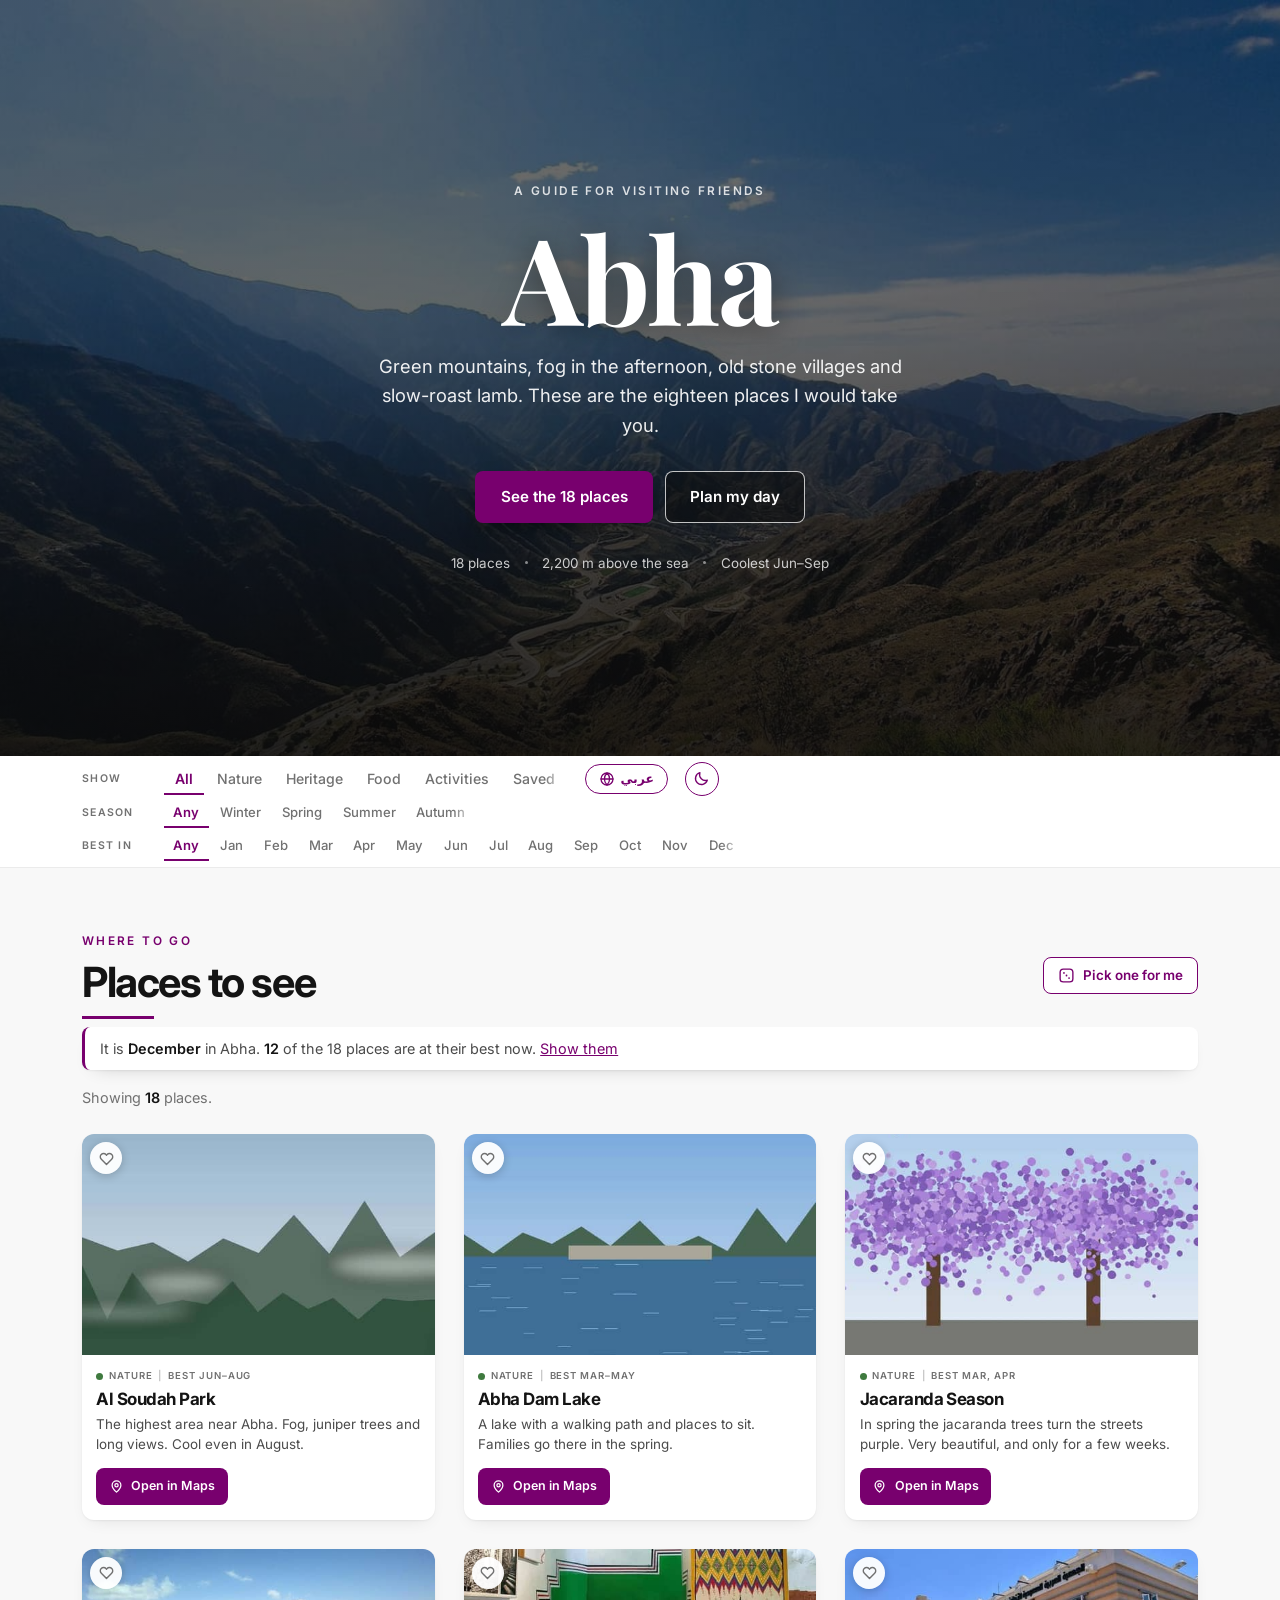
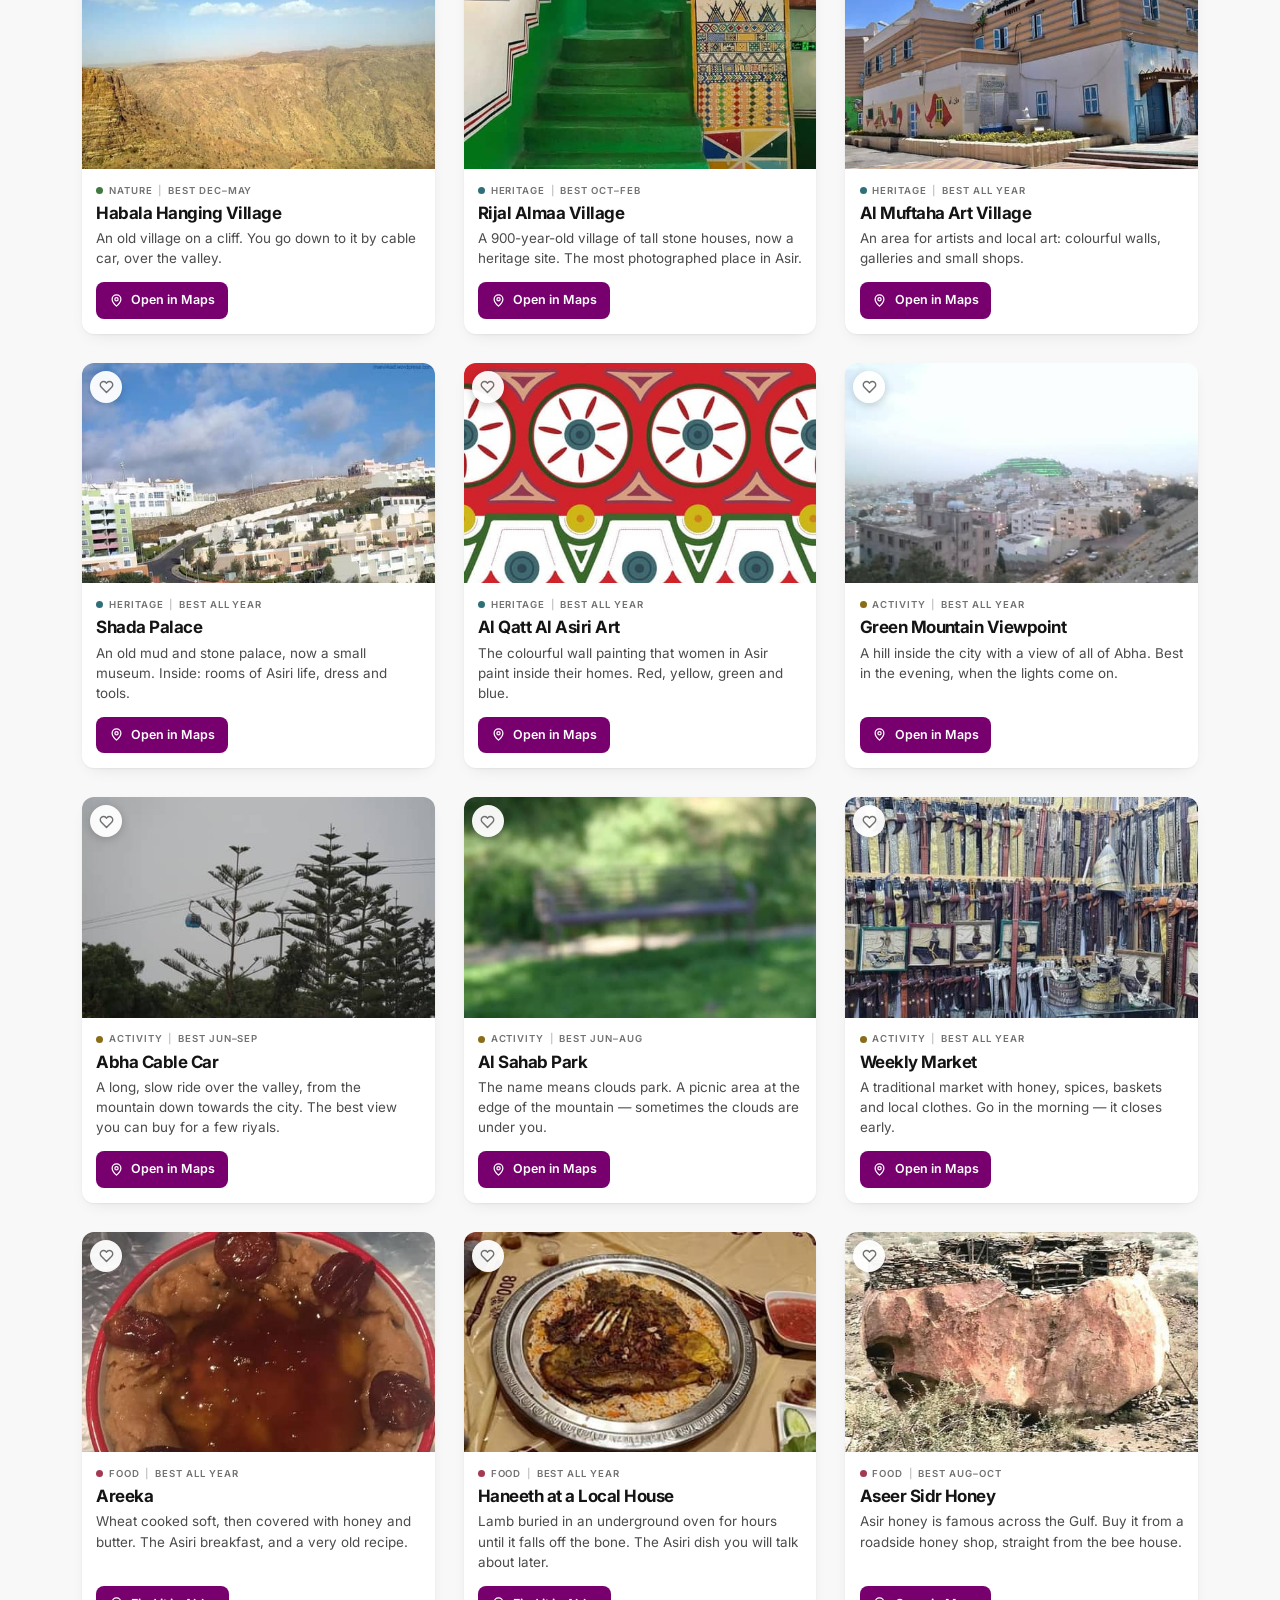
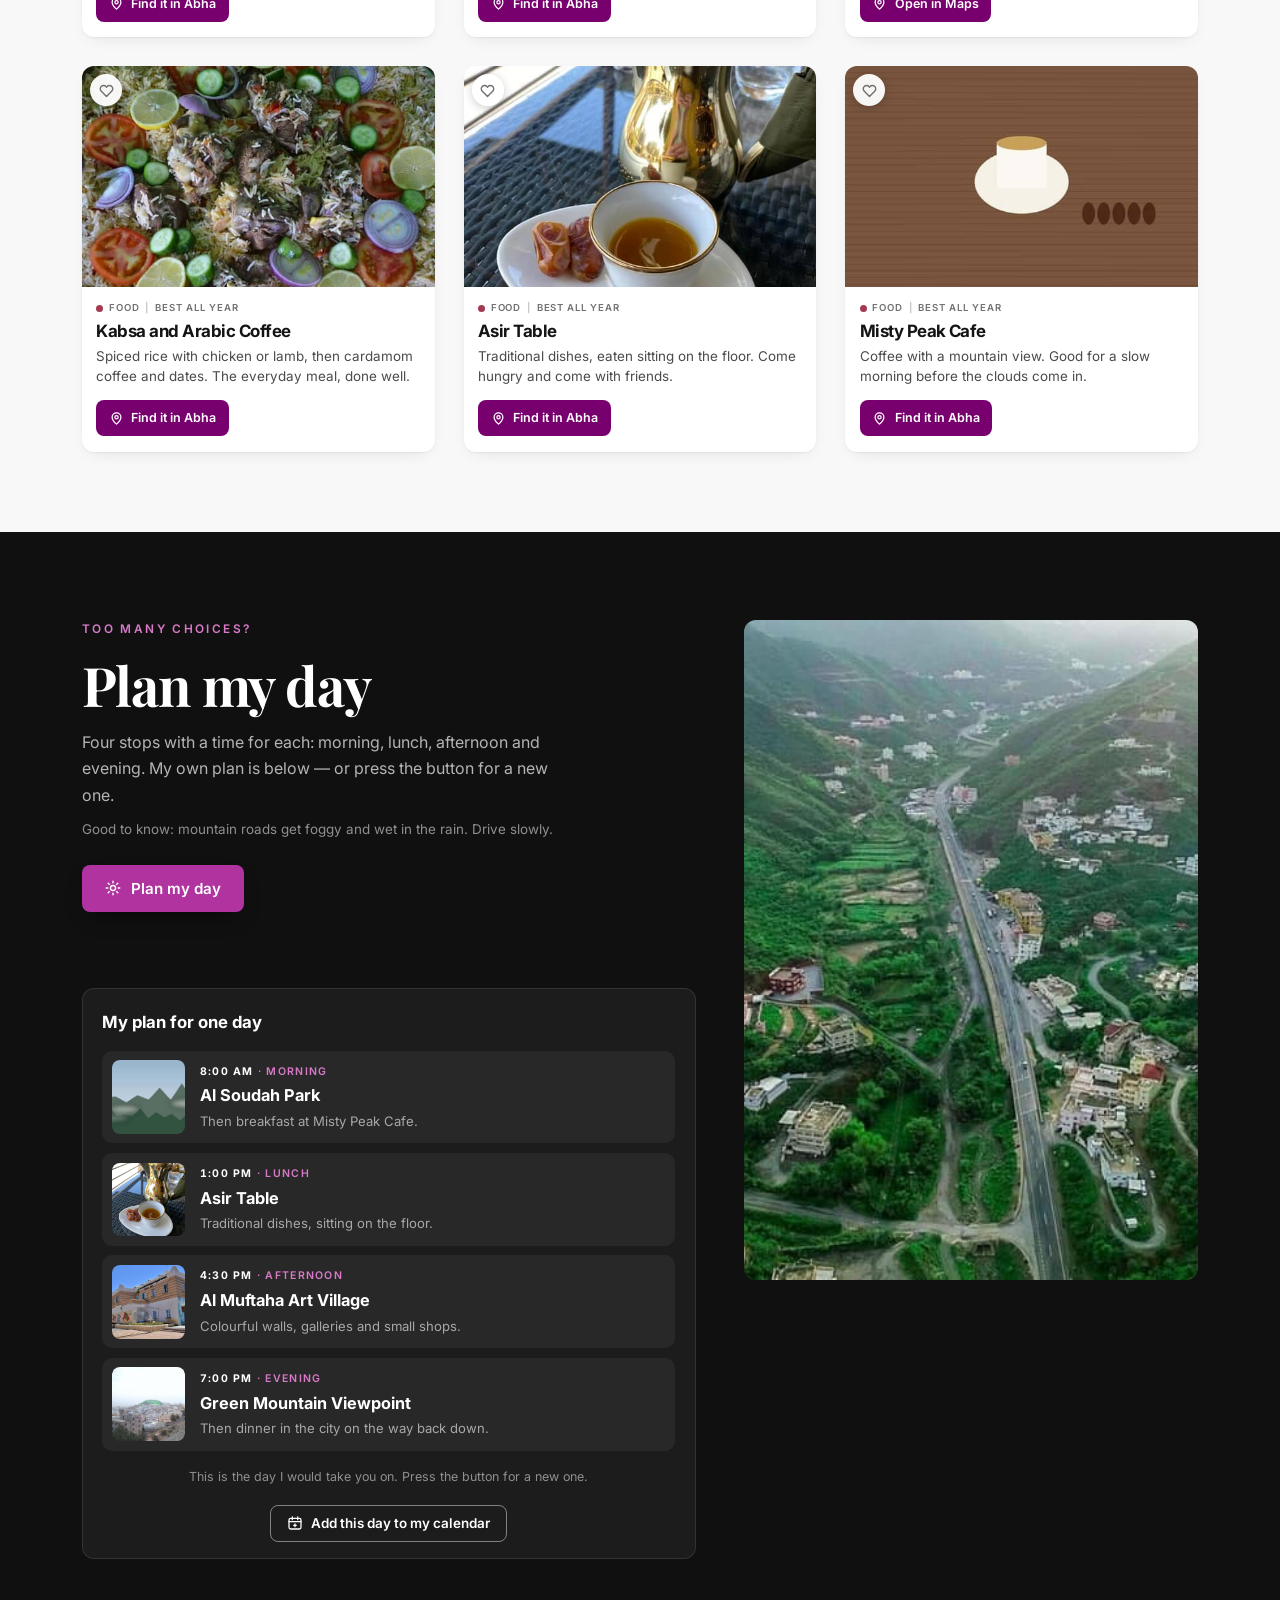
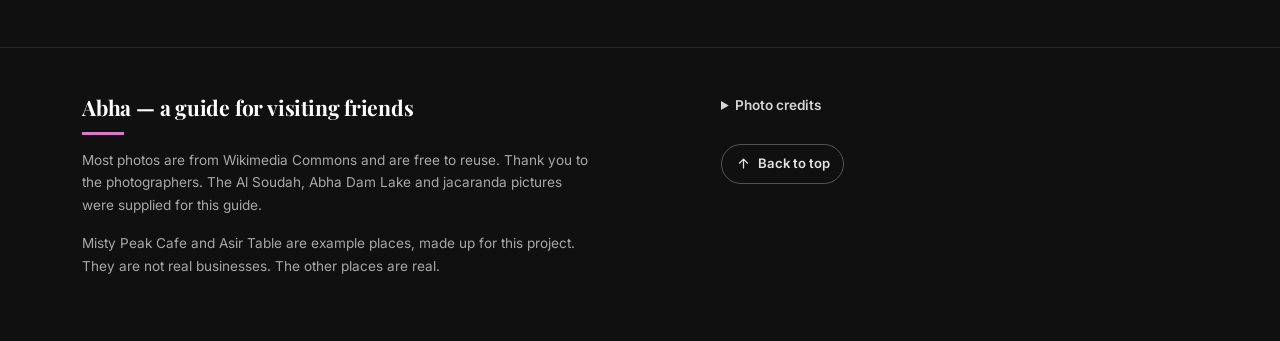
==== commit 7e1e39d5: "Autosave" ====
--- a/abha/index.html
+++ b/abha/index.html
@@ -28,7 +28,7 @@
 <!-- The ?v= number is a version stamp. Change it whenever styles.css
      or script.js changes, so a phone never mixes an old copy of one
      file with a new copy of the other. -->
-<link rel="stylesheet" href="styles.css?v=18">
+<link rel="stylesheet" href="styles.css?v=19">
 
 <script>
   /* Remember which language was picked last time, and say so before
@@ -66,7 +66,12 @@
 
 <!-- ============ HERO ============ -->
 <header class="hero" id="top">
-  <img class="hero-img" src="img/sarawat.jpg" width="1600" height="899" fetchpriority="high"
+  <!-- two sizes of the same photo: a phone takes the small one, which
+       is a quarter of the bytes, so the page is not grey while it
+       arrives. "sizes" says the photo is as wide as the screen. -->
+  <img class="hero-img" src="img/sarawat.jpg"
+       srcset="img/sarawat-sm.jpg 800w, img/sarawat.jpg 1400w" sizes="100vw"
+       width="1400" height="787" fetchpriority="high"
        alt="Green mountain ridges and a road running through a valley in the Asir region"
        data-en-alt="Green mountain ridges and a road running through a valley in the Asir region"
        data-ar-alt="سلاسل جبال خضراء وطريق يمر في وادٍ في منطقة عسير">
@@ -238,7 +243,10 @@
         </div>
       </div>
 
-      <img class="planner-art" src="img/rijal-almaa.jpg" width="1400" height="788"
+      <!-- this photo is hidden on a phone, so let it wait until it is
+           really needed instead of using up the phone's data -->
+      <img class="planner-art" src="img/rijal-almaa.jpg" width="900" height="507"
+           loading="lazy" decoding="async"
            alt="Looking down over the green Rijal Almaa valley and its villages"
            data-en-alt="Looking down over the green Rijal Almaa valley and its villages"
            data-ar-alt="إطلالة من الأعلى على وادي رجال ألمع الأخضر وقراه">
@@ -308,6 +316,6 @@
   <button type="button" id="pickAgain" data-en="Pick again" data-ar="اختر مرة أخرى">Pick again</button>
 </div>
 
-<script src="script.js?v=18"></script>
+<script src="script.js?v=19"></script>
 </body>
 </html>
--- a/abha/styles.css
+++ b/abha/styles.css
@@ -57,6 +57,15 @@
   --radius:  12px;
   --shadow:  0 1px 2px rgba(0, 0, 0, .05), 0 6px 18px -8px rgba(0, 0, 0, .12);
   --shadow-lift: 0 2px 4px rgba(0, 0, 0, .06), 0 20px 40px -18px rgba(0, 0, 0, .26);
+
+  /* How tall the sticky bar at the top is. Everything that jumps
+     to a place on the page (See the 18 places, Plan my day, the
+     empty message) has to leave this much room, or the sticky bar
+     sits on top of the words it just jumped to. The tallest bar is
+     the Arabic one, where the words are a little taller: 122px on
+     a computer, 148px on a phone. The phone number is set in the
+     phone block further down. */
+  --bar-h: 8rem;
 
   --head: "Inter", system-ui, -apple-system, "Segoe UI", sans-serif;
   --body: "Inter", system-ui, -apple-system, "Segoe UI", sans-serif;
@@ -441,7 +450,7 @@
    3. THE CARDS
    ============================================================ */
 
-.places { padding: 3rem 0 4rem; scroll-margin-top: 7.5rem; }
+.places { padding: 3rem 0 4rem; scroll-margin-top: var(--bar-h); }
 
 .section-title {
   font-size: clamp(1.7rem, 5vw, 2.6rem);
@@ -754,7 +763,7 @@
   border-radius: var(--radius);
   box-shadow: var(--shadow);
   text-align: center;
-  scroll-margin-top: 7.5rem;
+  scroll-margin-top: var(--bar-h);
 }
 .empty[hidden] { display: none; }
 .empty-title {
@@ -813,8 +822,8 @@
   color: #d4d4d4;
   padding: 4rem 0;
   overflow: hidden;
-  /* the sticky toolbar is about 7rem tall — do not hide under it */
-  scroll-margin-top: 7.5rem;
+  /* the sticky bar at the top — do not hide under it */
+  scroll-margin-top: var(--bar-h);
 }
 
 .planner-wrap { position: relative; }
@@ -1176,7 +1185,10 @@
 
   /* A finger is not a mouse. The tabs in the bar are taller on a
      phone, and the three rows sit further apart: a thumb reaching
-     for "Winter" must not land on "Heritage" on the row above. */
+     for "Winter" must not land on "Heritage" on the row above.
+     The taller bar also needs more room left above whatever the
+     page jumps to, or it would sit on top of it. */
+  :root { --bar-h: 9.75rem; }
   .toolbar .row + .row { margin-top: .4rem; }
   .chip { padding: .62rem .7rem .56rem; }
   .season,
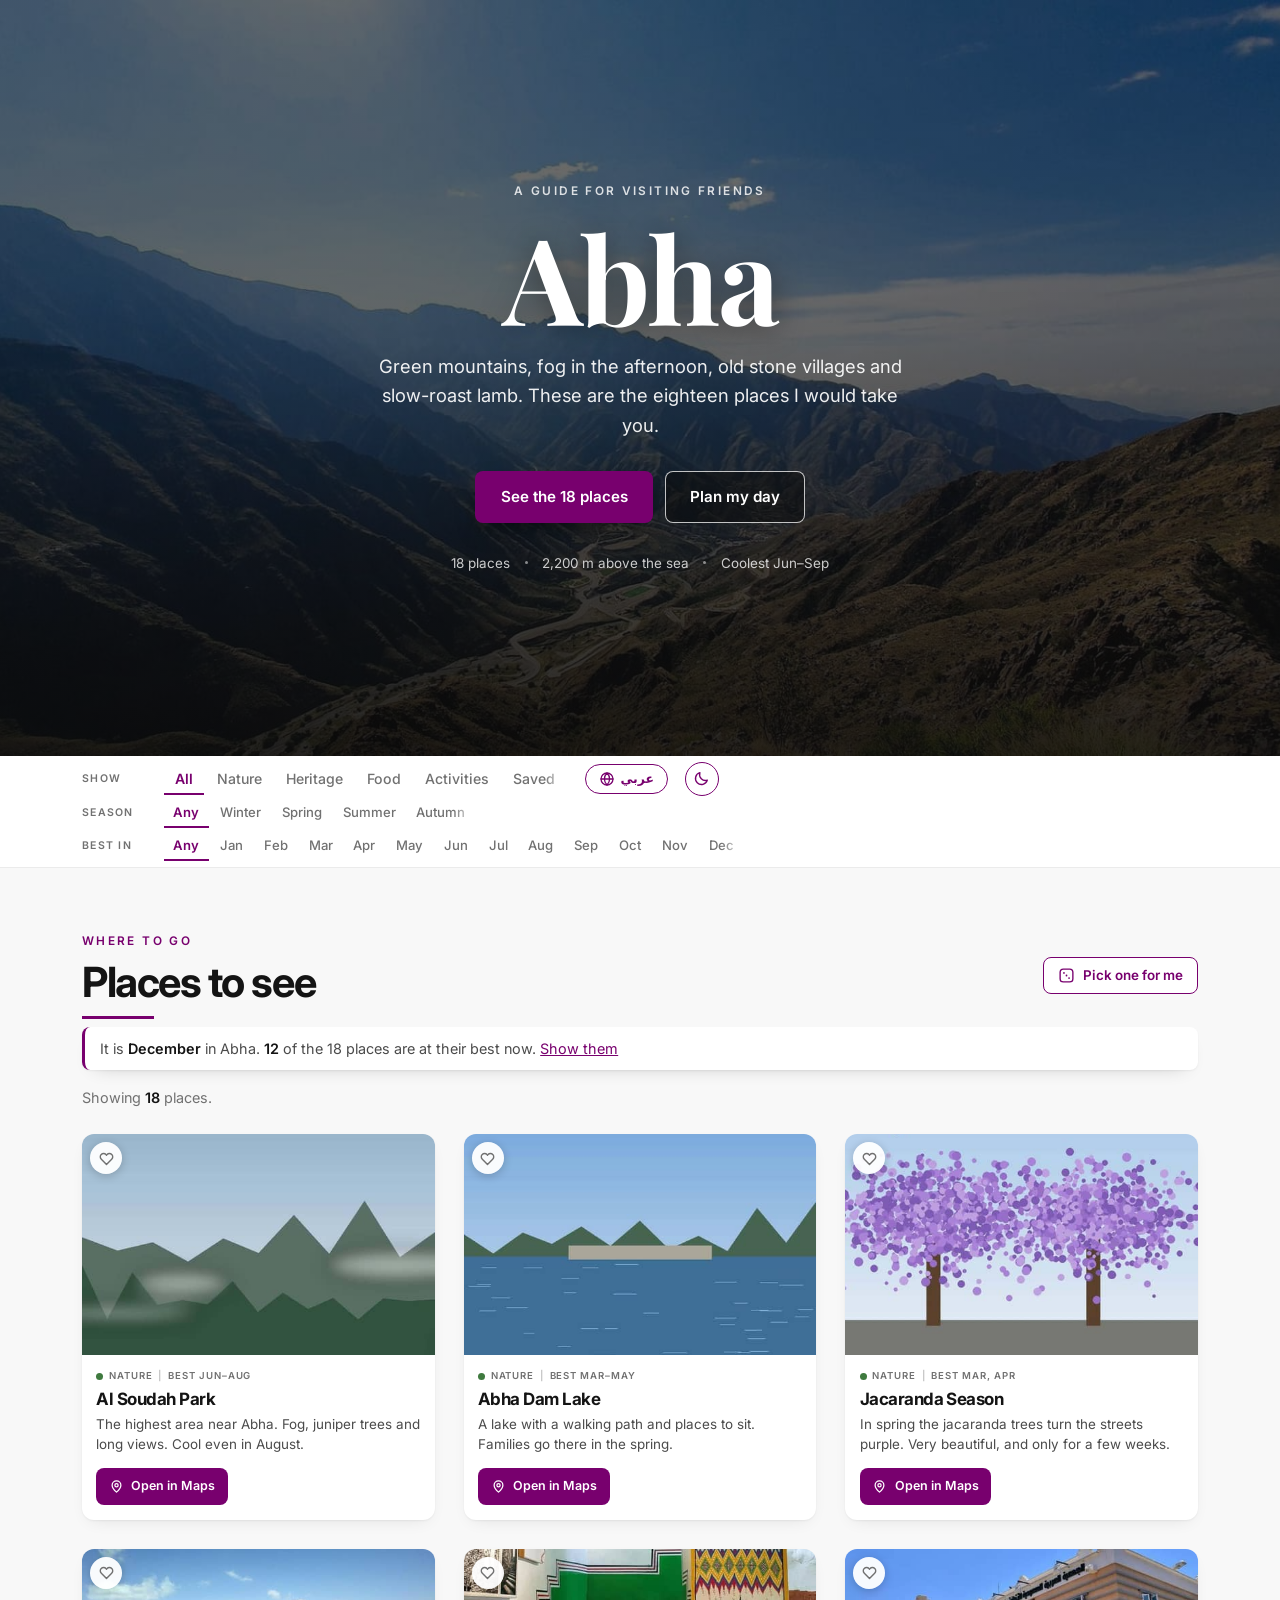
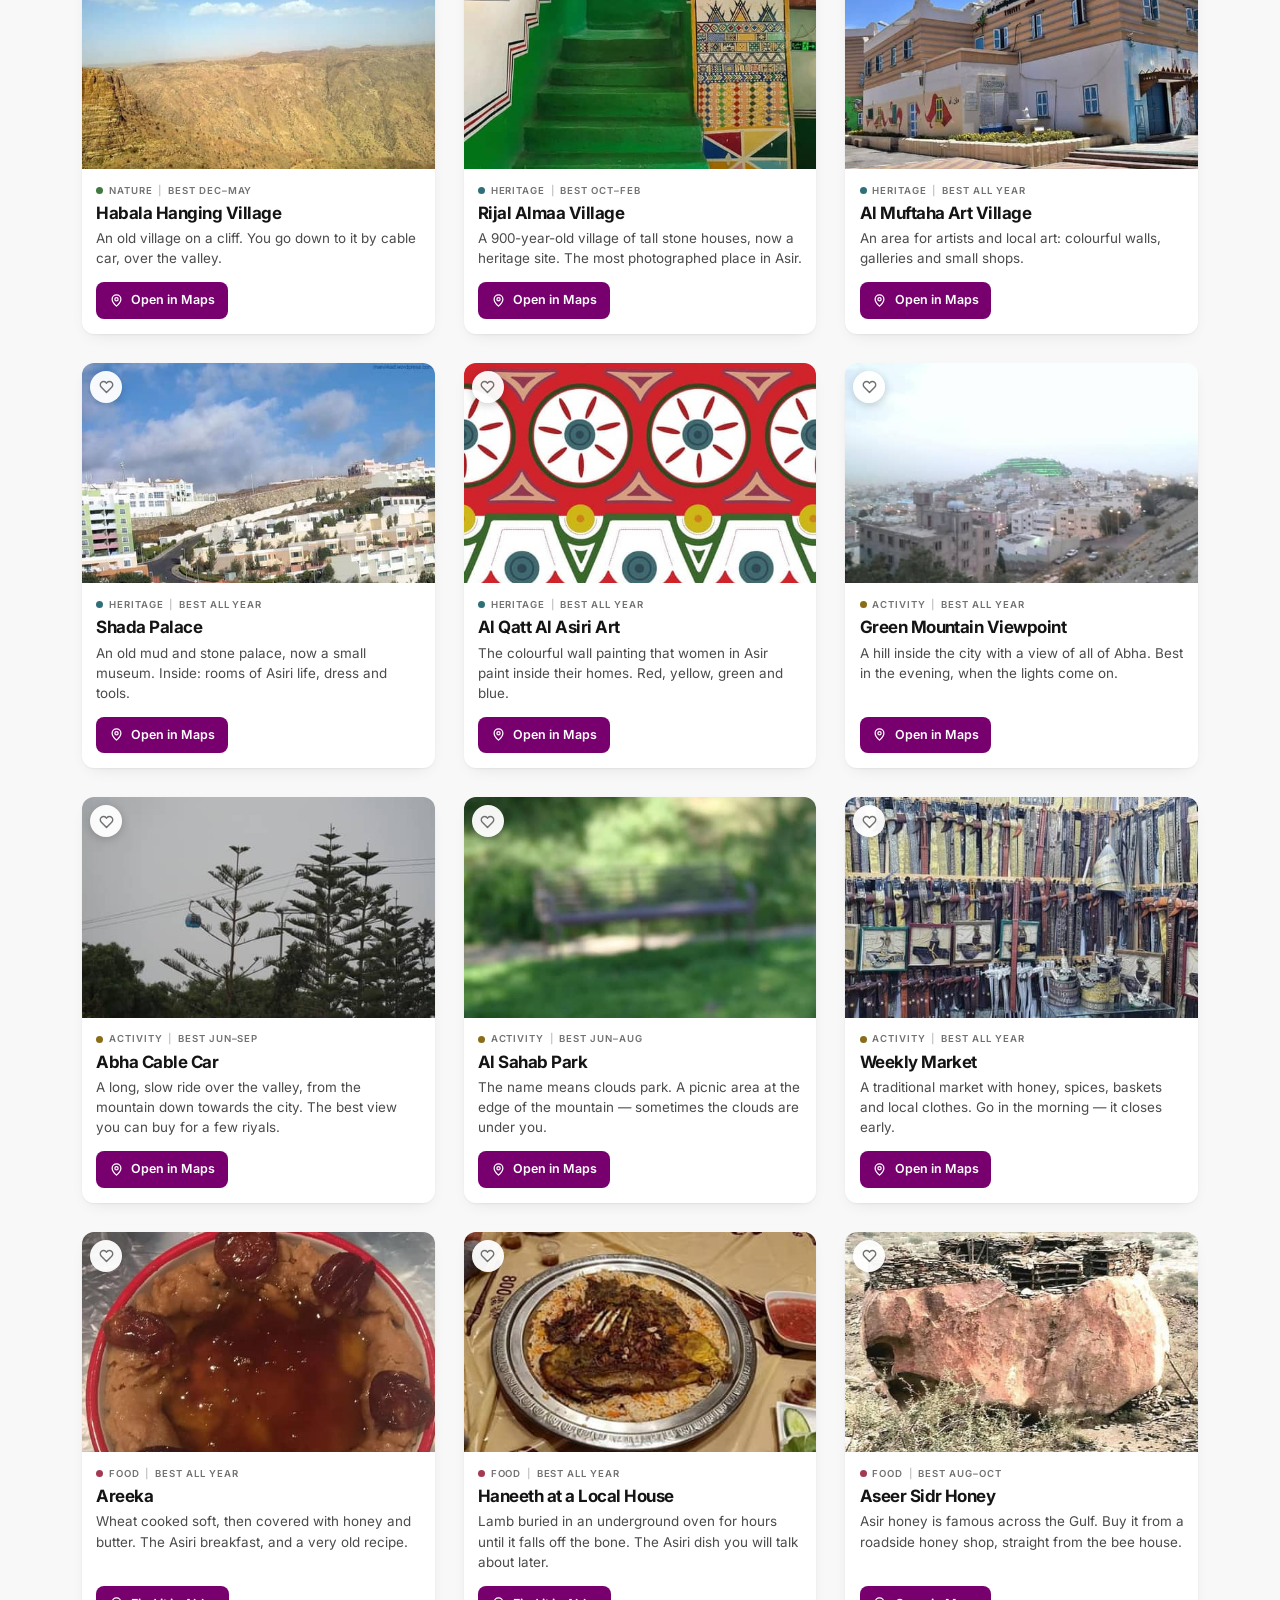
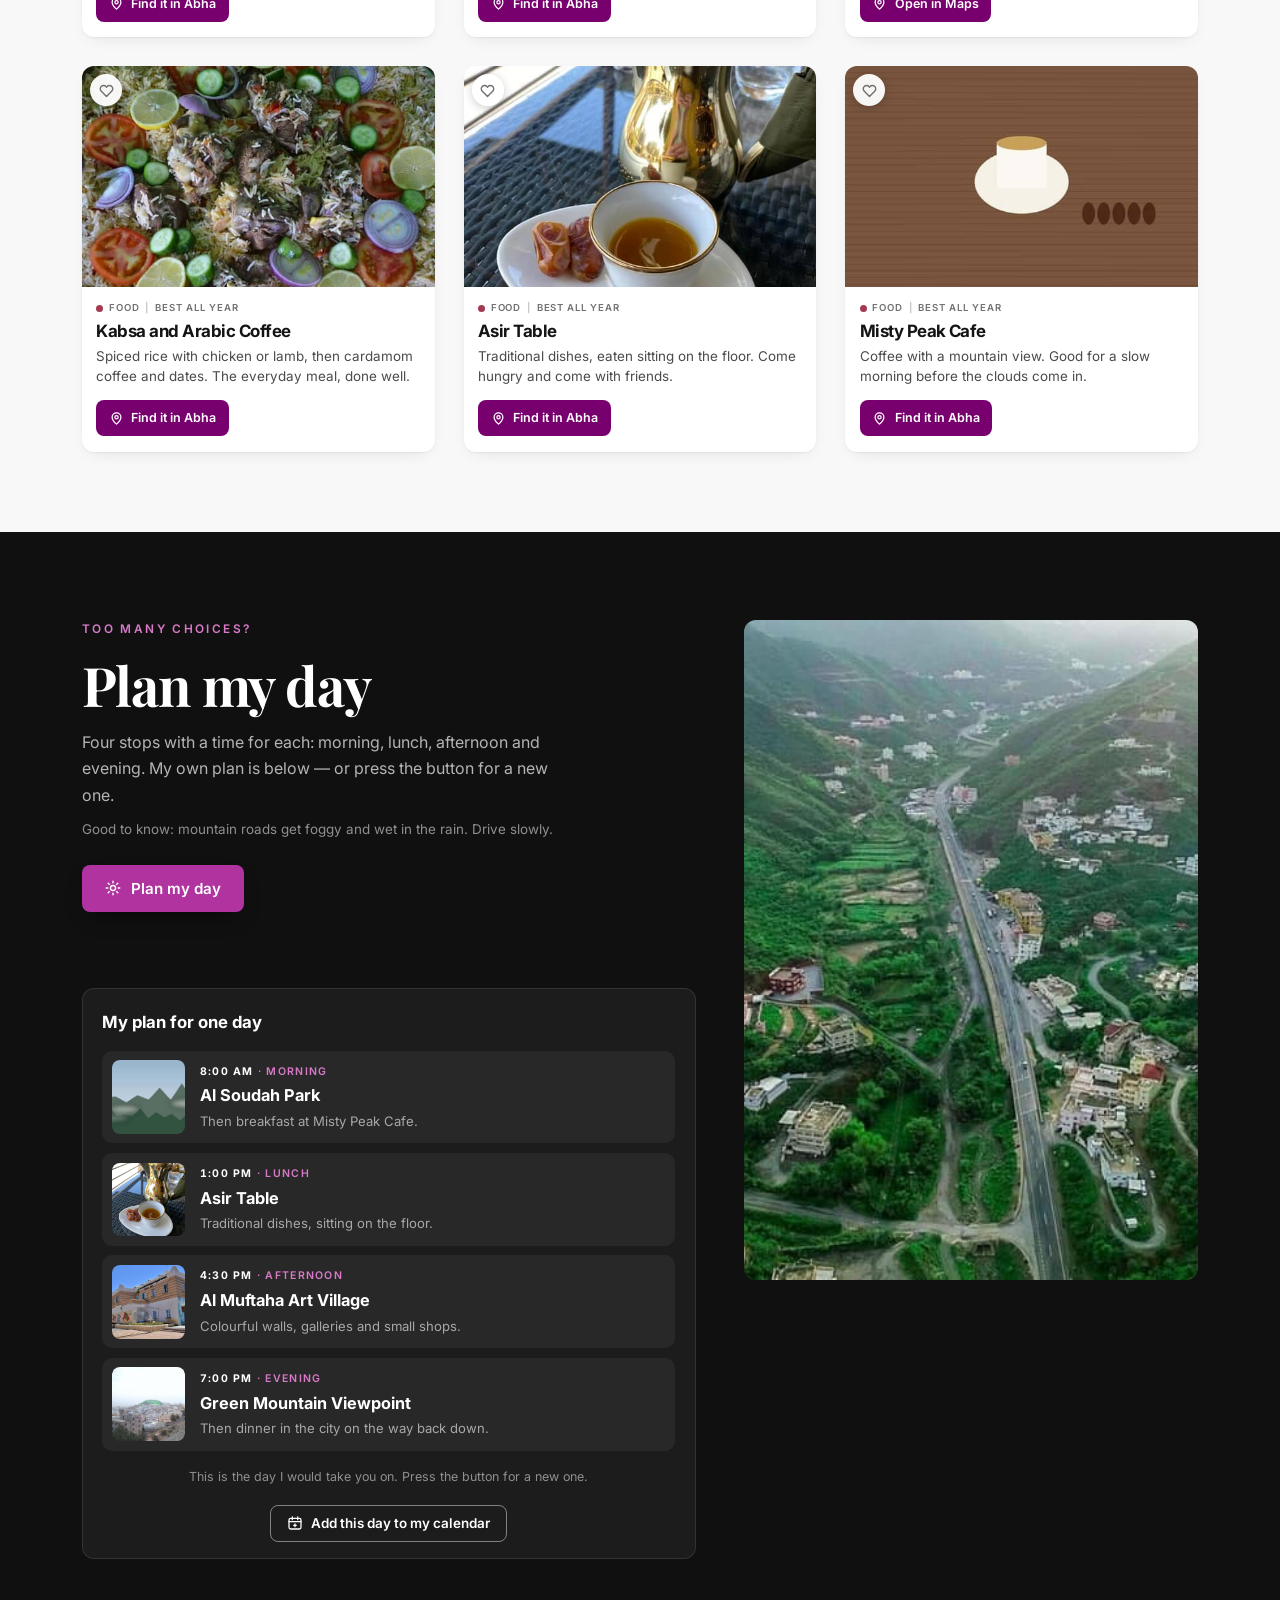
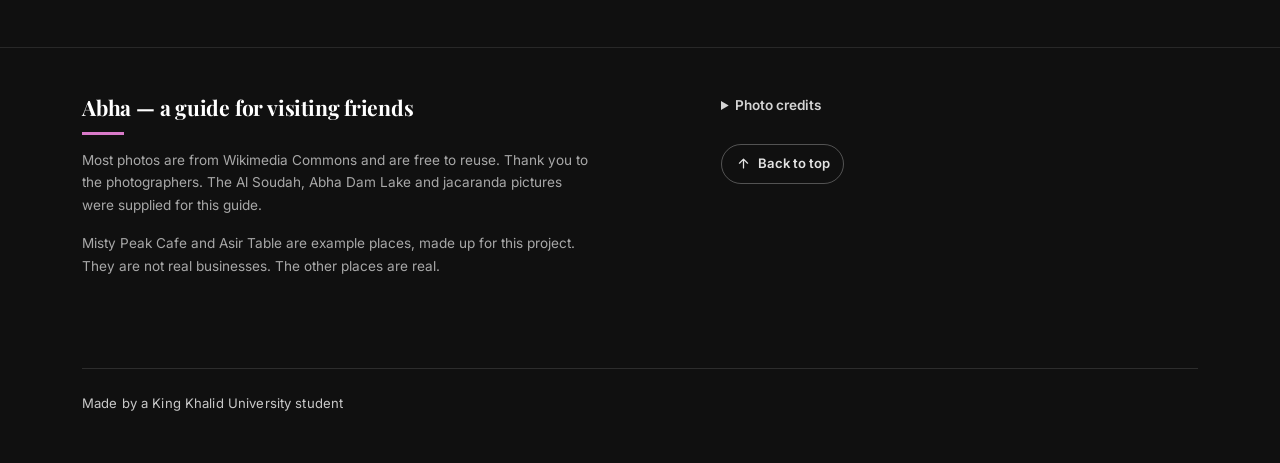
==== commit 755a78ad: "Autosave" ====
--- a/abha/index.html
+++ b/abha/index.html
@@ -28,7 +28,7 @@
 <!-- The ?v= number is a version stamp. Change it whenever styles.css
      or script.js changes, so a phone never mixes an old copy of one
      file with a new copy of the other. -->
-<link rel="stylesheet" href="styles.css?v=19">
+<link rel="stylesheet" href="styles.css?v=20">
 
 <script>
   /* Remember which language was picked last time, and say so before
@@ -306,6 +306,10 @@
         </a>
       </p>
     </div>
+    <!-- who made it. Spans the whole footer, under both columns. -->
+    <p class="foot-made anim"
+       data-en="Made by a King Khalid University student"
+       data-ar="من إعداد طالب في جامعة الملك خالد">Made by a King Khalid University student</p>
   </div>
 </footer>
 
@@ -316,6 +320,6 @@
   <button type="button" id="pickAgain" data-en="Pick again" data-ar="اختر مرة أخرى">Pick again</button>
 </div>
 
-<script src="script.js?v=19"></script>
+<script src="script.js?v=20"></script>
 </body>
 </html>
--- a/abha/styles.css
+++ b/abha/styles.css
@@ -1069,8 +1069,24 @@
 }
 .foot-top { margin: 1.4rem 0 0; }
 
+/* who made the guide: one line under both columns, with a thin rule
+   above it so it reads as the last thing on the page */
+.foot-made {
+  grid-column: 1 / -1;
+  margin: 0;
+  padding-top: 1.5rem;
+  border-top: 1px solid rgba(255, 255, 255, .12);
+  font-family: var(--head);
+  font-size: .82rem;
+  letter-spacing: .01em;
+  color: #c9c9c9;
+}
+
 @media (min-width: 900px) {
   .foot-wrap { grid-template-columns: 1.1fr .9fr; gap: 3.5rem; align-items: start; }
+  /* the two columns sit close together; the made-by line gets its own
+     room above the rule */
+  .foot-made { margin-top: 1.2rem; }
 }
 
 .credits summary {
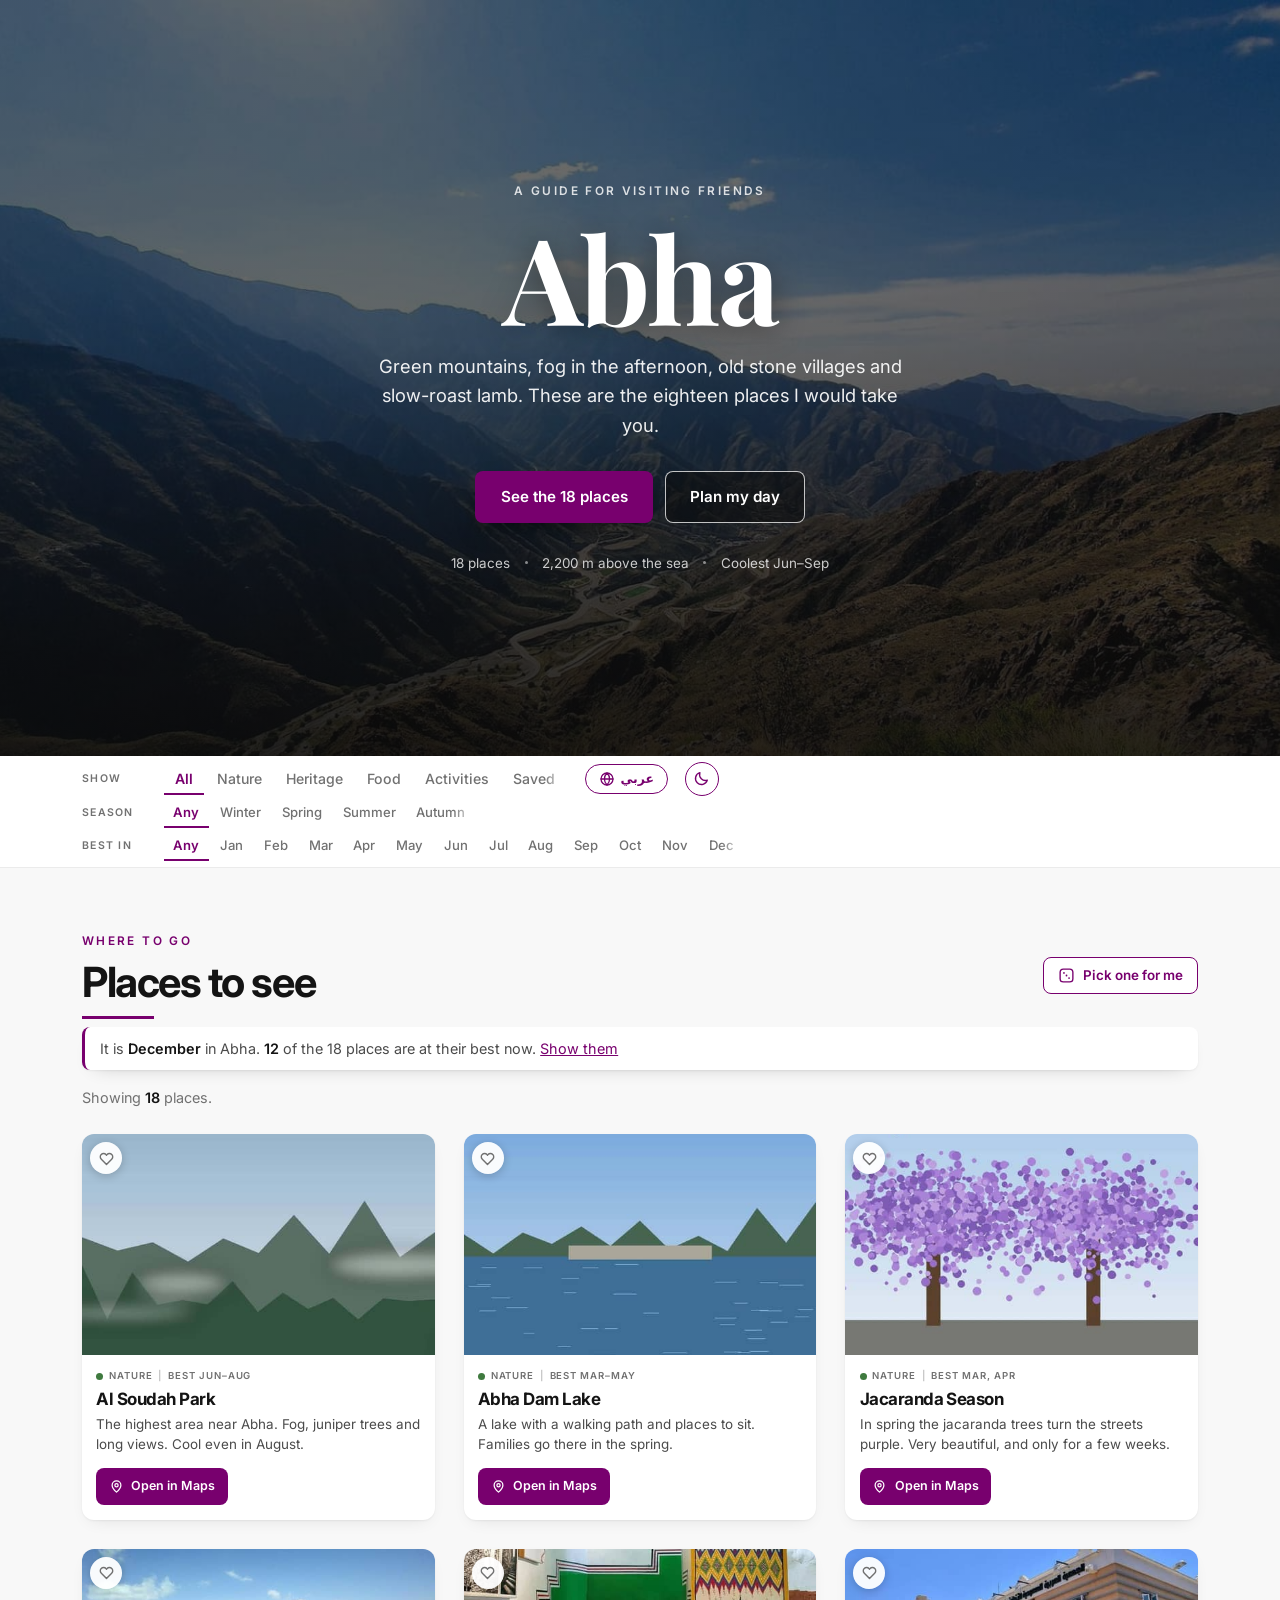
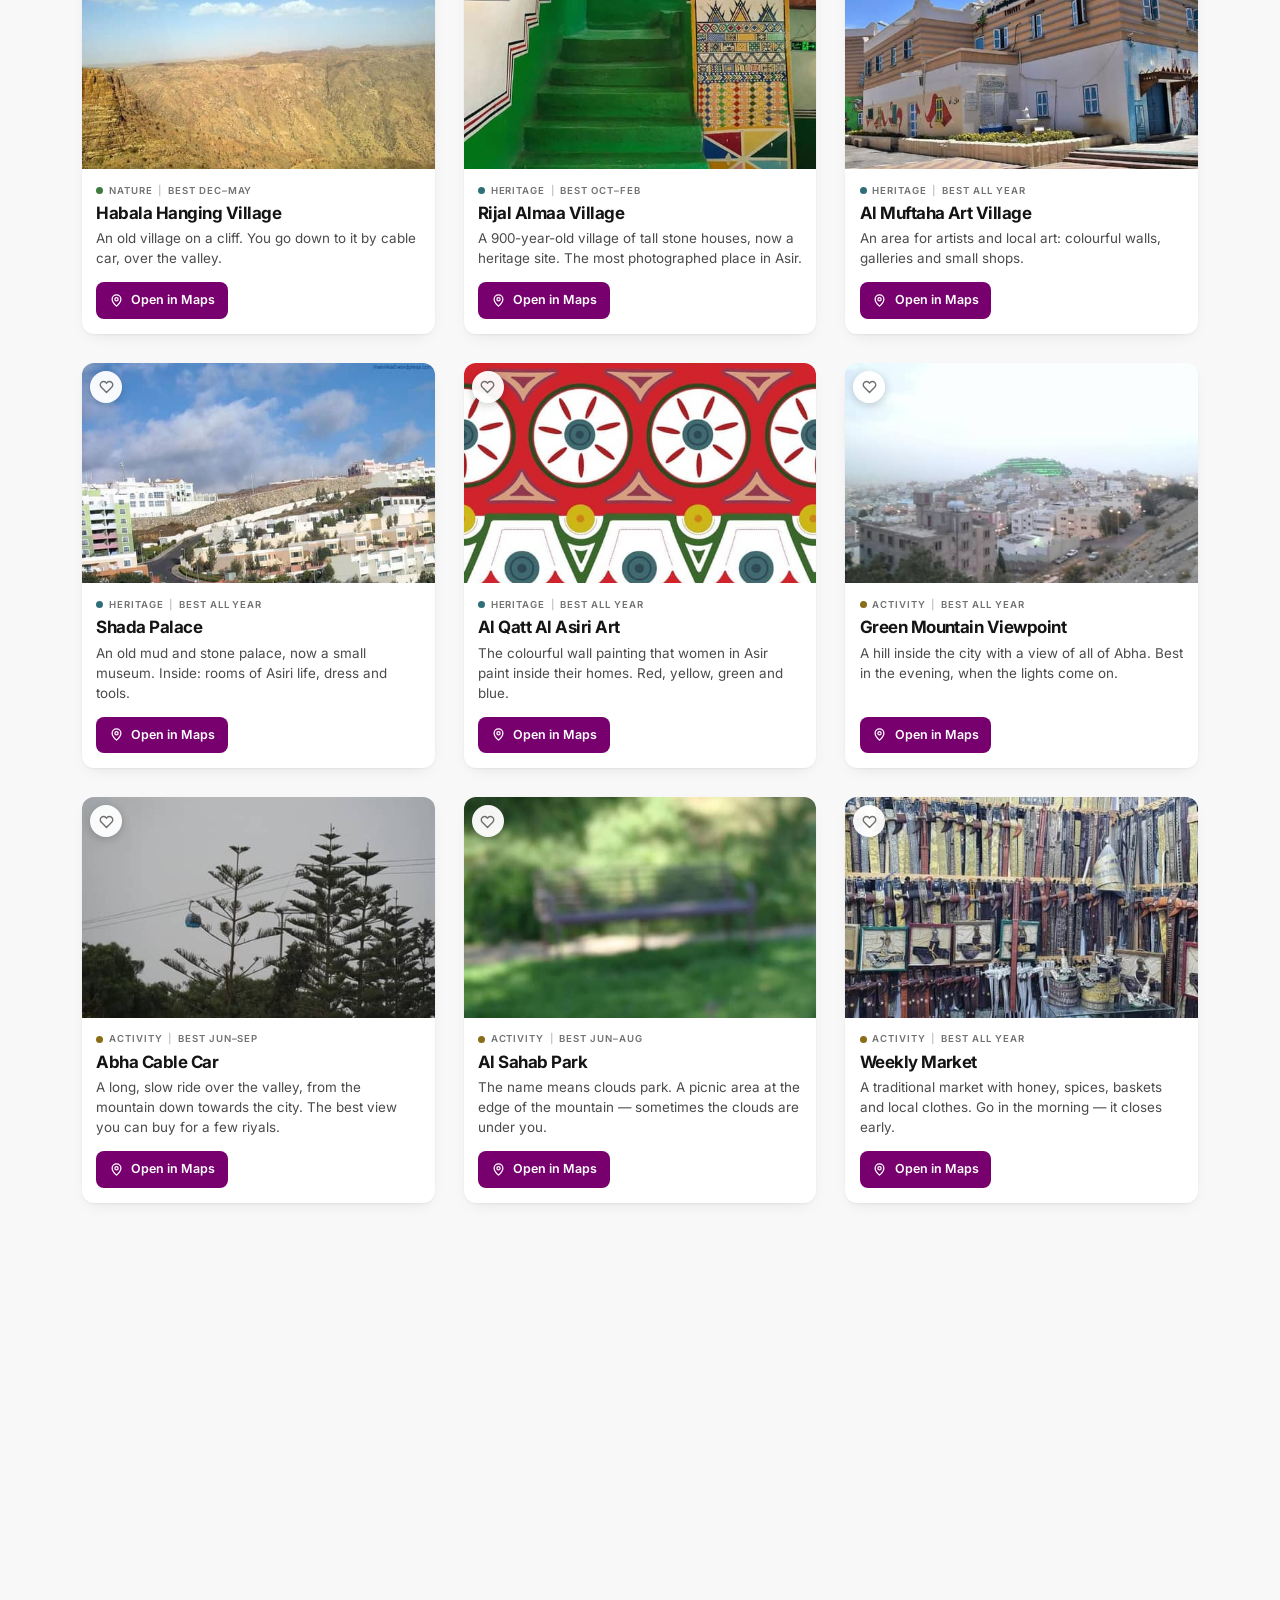
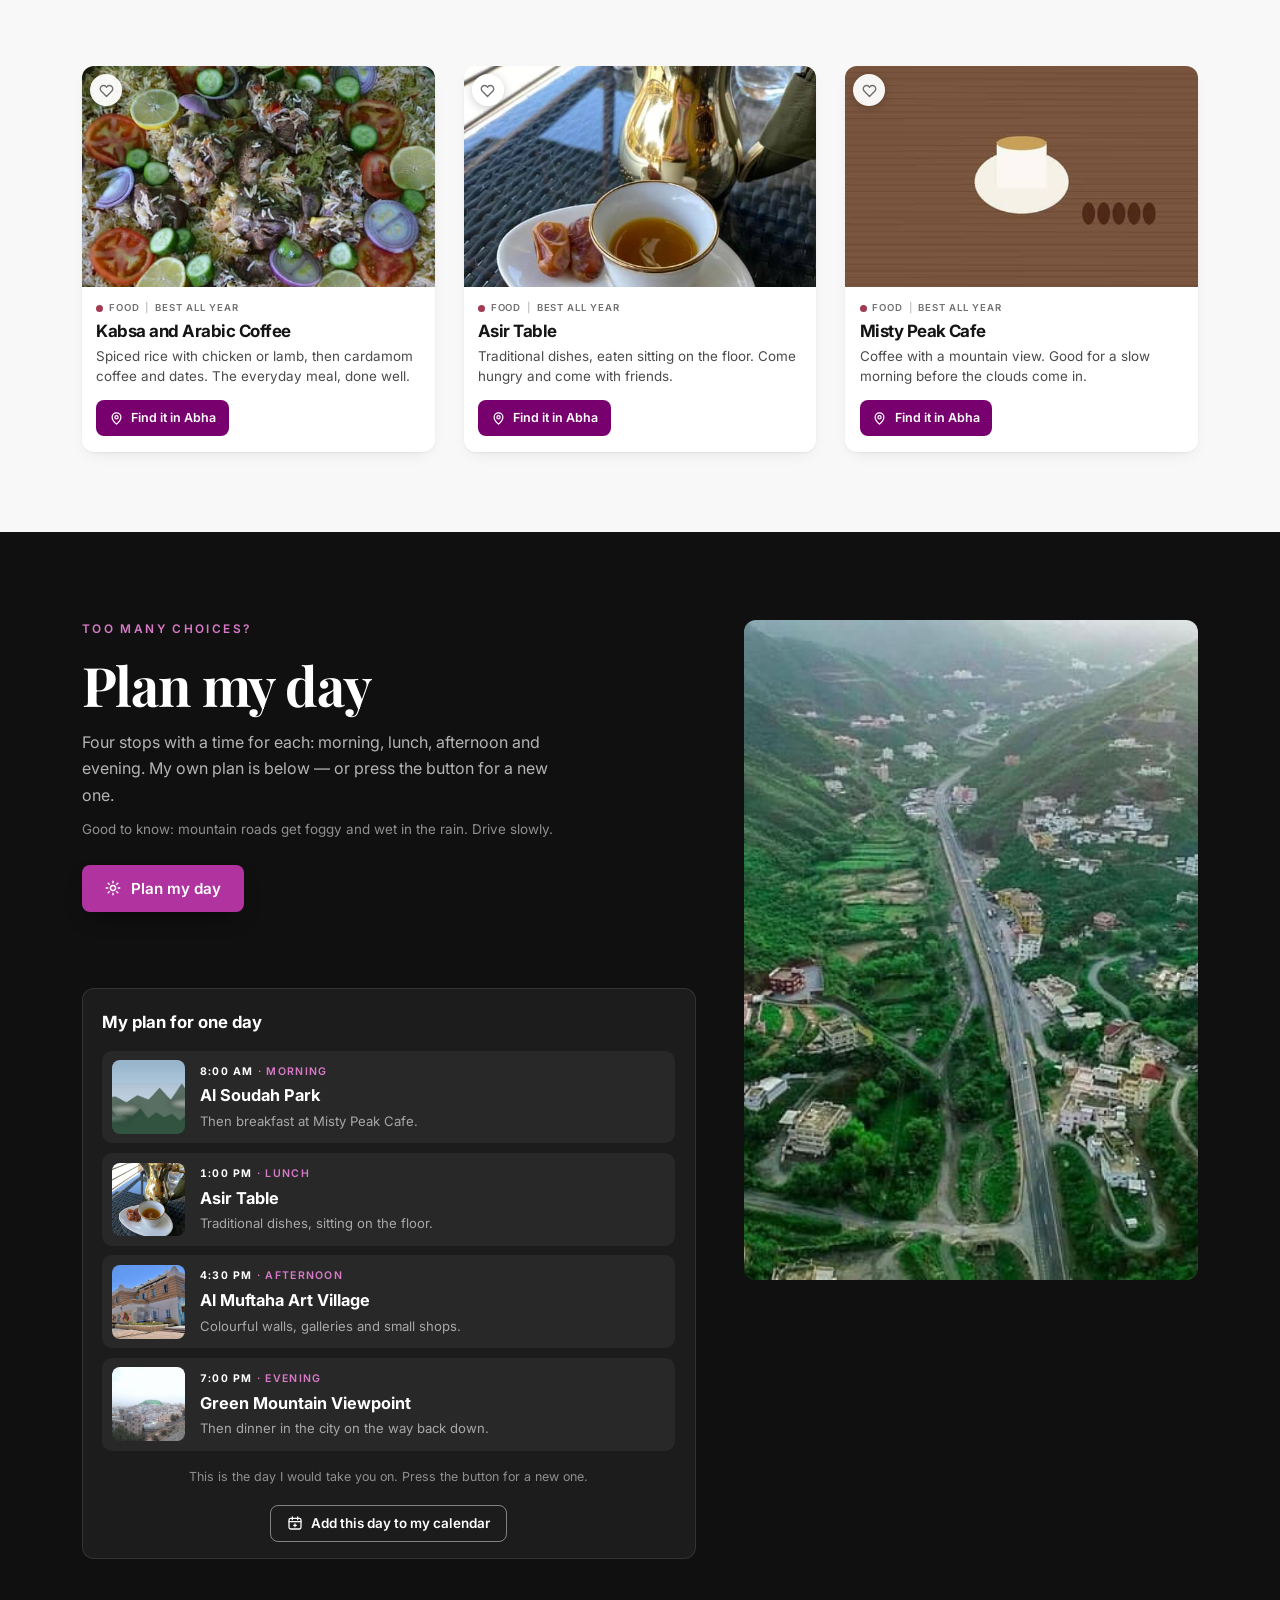
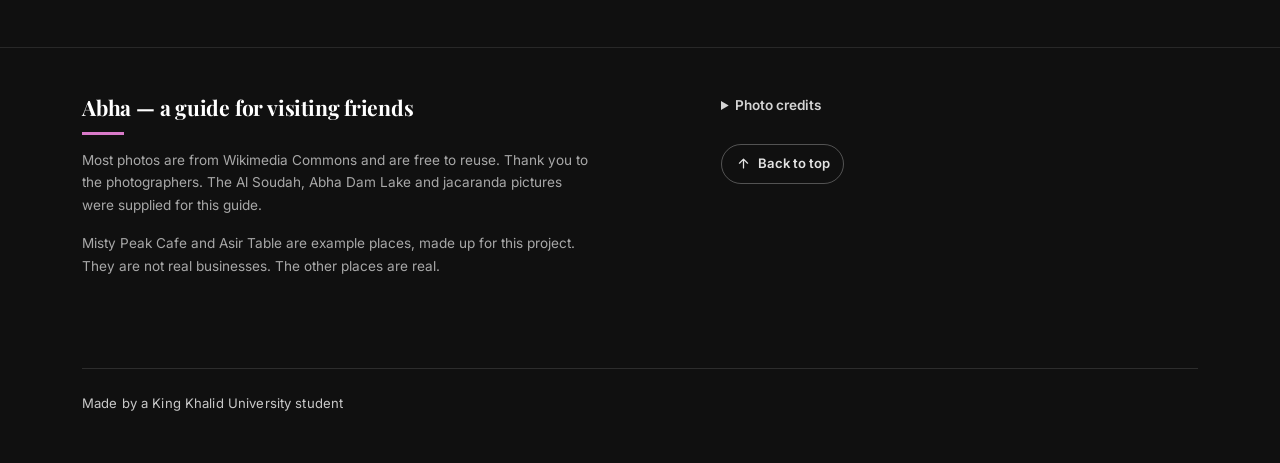
==== commit 41f7df4c: "Autosave" ====
--- a/abha/index.html
+++ b/abha/index.html
@@ -28,7 +28,7 @@
 <!-- The ?v= number is a version stamp. Change it whenever styles.css
      or script.js changes, so a phone never mixes an old copy of one
      file with a new copy of the other. -->
-<link rel="stylesheet" href="styles.css?v=20">
+<link rel="stylesheet" href="styles.css?v=21">
 
 <script>
   /* Remember which language was picked last time, and say so before
@@ -320,6 +320,51 @@
   <button type="button" id="pickAgain" data-en="Pick again" data-ar="اختر مرة أخرى">Pick again</button>
 </div>
 
-<script src="script.js?v=20"></script>
+<!-- ============ A BIGGER LOOK AT A PHOTO ============
+     Press a photo on a card and it opens here, as big as the
+     screen allows, with the whole photo showing (the card cuts
+     it to a wide shape). Escape, the X, or a press on the dark
+     part closes it. The two arrows and the arrow keys move to
+     the next photo on the page. It stays empty until you press
+     a photo, and it is written again in the other language if
+     you switch while it is open. -->
+<div class="lightbox" id="lightbox" hidden>
+  <div class="lb-scrim"></div>
+  <div class="lb-box" role="dialog" aria-modal="true" aria-labelledby="lbName">
+    <img class="lb-img" id="lbImg" alt="" width="760" height="570" decoding="async">
+    <div class="lb-cap">
+      <p class="lb-name" id="lbName"></p>
+      <p class="lb-line" id="lbLine"></p>
+    </div>
+    <!-- the two arrows sit at the sides of the screen on a computer,
+         where there is room beside the photo, and in a row under the
+         photo on a phone, where the photo is as wide as the screen -->
+    <div class="lb-nav">
+      <button type="button" class="lb-btn lb-prev" id="lbPrev"
+              data-en-aria="Previous photo" data-ar-aria="الصورة السابقة">
+        <svg viewBox="0 0 24 24" width="22" height="22" aria-hidden="true" fill="none"
+             stroke="currentColor" stroke-width="2.1" stroke-linecap="round" stroke-linejoin="round">
+          <path d="M15 5l-7 7 7 7"/>
+        </svg>
+      </button>
+      <button type="button" class="lb-btn lb-next" id="lbNext"
+              data-en-aria="Next photo" data-ar-aria="الصورة التالية">
+        <svg viewBox="0 0 24 24" width="22" height="22" aria-hidden="true" fill="none"
+             stroke="currentColor" stroke-width="2.1" stroke-linecap="round" stroke-linejoin="round">
+          <path d="M9 5l7 7-7 7"/>
+        </svg>
+      </button>
+    </div>
+    <button type="button" class="lb-btn lb-close" id="lbClose"
+            data-en-aria="Close the photo" data-ar-aria="أغلق الصورة">
+      <svg viewBox="0 0 24 24" width="20" height="20" aria-hidden="true" fill="none"
+           stroke="currentColor" stroke-width="2.1" stroke-linecap="round">
+        <path d="M6 6l12 12M18 6L6 18"/>
+      </svg>
+    </button>
+  </div>
+</div>
+
+<script src="script.js?v=21"></script>
 </body>
 </html>
--- a/abha/styles.css
+++ b/abha/styles.css
@@ -545,6 +545,138 @@
   to   { opacity: 1; transform: translate(-50%, 0); }
 }
 
+/* ============================================================
+   A BIGGER LOOK AT A PHOTO
+
+   Press a photo on a card and it opens here, at the largest
+   size the screen allows, with the WHOLE photo showing — the
+   card cuts it to a wide shape, this does not.
+
+   It is dark in both the light and the dark colours, so the
+   photo is the only bright thing on the screen. There is no
+   blur behind it: a blur has to be worked out again on every
+   frame, which is slow on a phone.
+
+   No new picture files — the same two sizes the card already
+   offered are offered again, so a phone uses the copy it has
+   already fetched and the photo is there at once.
+   ============================================================ */
+.lightbox {
+  position: fixed;
+  inset: 0;
+  z-index: 60;
+  display: grid;
+  place-items: center;
+  padding: clamp(.75rem, 3vw, 2rem);
+  animation: lb-fade .2s ease-out;
+}
+.lightbox[hidden] { display: none; }
+
+@keyframes lb-fade { from { opacity: 0; } to { opacity: 1; } }
+
+/* the dark behind the photo: solid, so the page behind cannot
+   show through and the photo is the only thing you look at */
+.lb-scrim {
+  position: absolute;
+  inset: 0;
+  background: #0a0a0c;
+}
+
+.lb-box {
+  position: relative;
+  display: flex;
+  flex-direction: column;
+  gap: .85rem;
+  max-width: 100%;
+  max-height: 100%;
+}
+
+.lb-img {
+  display: block;
+  width: auto;
+  height: auto;
+  /* never wider than the photo really is, so it stays sharp;
+     never taller than the screen, so the words below still fit */
+  max-width: 100%;
+  max-height: 68vh;
+  max-height: 68svh;
+  margin: 0 auto;
+  object-fit: contain;
+  border-radius: 12px;
+  background: #17171a;
+  box-shadow: 0 30px 80px -20px rgba(0, 0, 0, .85);
+}
+
+.lb-cap { text-align: center; }
+.lb-name {
+  margin: 0;
+  font-family: var(--head);
+  font-size: 1.05rem;
+  font-weight: 600;
+  color: #fff;
+}
+.lb-line {
+  margin: .3rem auto 0;
+  max-width: 46ch;
+  font-size: .84rem;
+  line-height: 1.5;
+  color: #bcbcc2;
+}
+.lb-line:empty { display: none; }
+
+/* the three round buttons: close, previous, next. 44px is the
+   size a finger can hit without looking. */
+.lb-btn {
+  display: grid;
+  place-items: center;
+  width: 44px;
+  height: 44px;
+  padding: 0;
+  border: 1px solid rgba(255, 255, 255, .28);
+  border-radius: 50%;
+  background: rgba(0, 0, 0, .5);
+  color: #fff;
+  cursor: pointer;
+  transition: background .18s, transform .18s;
+}
+.lb-btn:hover { background: rgba(0, 0, 0, .74); }
+.lb-btn:active { transform: scale(.94); }
+.lb-btn[hidden] { display: none; }
+
+/* On a computer there is room beside the photo, so the two arrows
+   go to the sides of the screen — in the same place whatever
+   shape the photo is. "display: contents" takes the wrapper away,
+   so only the two buttons are left to place. */
+.lb-nav { display: contents; }
+.lb-prev,
+.lb-next {
+  position: fixed;
+  top: 50%;
+  margin-top: -22px;   /* half the height, so they are centred */
+  z-index: 2;
+}
+.lb-prev { left: .6rem; }
+.lb-next { right: .6rem; }
+
+/* the X goes in the corner of the screen */
+.lb-close { position: fixed; top: .7rem; right: .7rem; z-index: 2; }
+
+/* On a phone the photo is as wide as the screen, so an arrow at
+   the side would sit on top of it. They go in a row under the
+   words instead. */
+@media (max-width: 639px) {
+  .lb-nav {
+    display: flex;
+    justify-content: center;
+    gap: 1.1rem;
+  }
+  .lb-prev,
+  .lb-next {
+    position: static;
+    margin-top: 0;
+  }
+}
+
 /* "It is November in Abha. 13 of the 18 places are at their best now." */
 .nowline {
   display: block;
@@ -638,10 +770,17 @@
 .save[aria-pressed="true"] { color: var(--chip-ink); }
 .save[aria-pressed="true"] svg { fill: currentColor; }
 
-/* every photo is the same shape: a wide rectangle, like the photos themselves */
+/* every photo is the same shape: a wide rectangle, like the photos themselves.
+   It is a button, not a link: pressing it opens the photo big. The
+   "Open in Maps" button is still in the card below, so nothing is lost. */
 .card-photo {
   position: relative;
   display: block;
+  width: 100%;
+  padding: 0;
+  border: 0;
+  font: inherit;
+  cursor: zoom-in;
   /* a wide, short photo. The taller it is, the fewer places you see
      at once, and this is a page for looking through. */
   aspect-ratio: 16 / 10;
@@ -1263,6 +1402,9 @@
   .to-top { display: none !important; }
   /* and the photo credits are open on paper, where there is no click */
   .credits[open] summary { margin-bottom: .3rem; }
+  /* a photo opened big fills the screen and would print over
+     everything else */
+  .lightbox { display: none !important; }
 }
 
 /* respect a quiet computer */
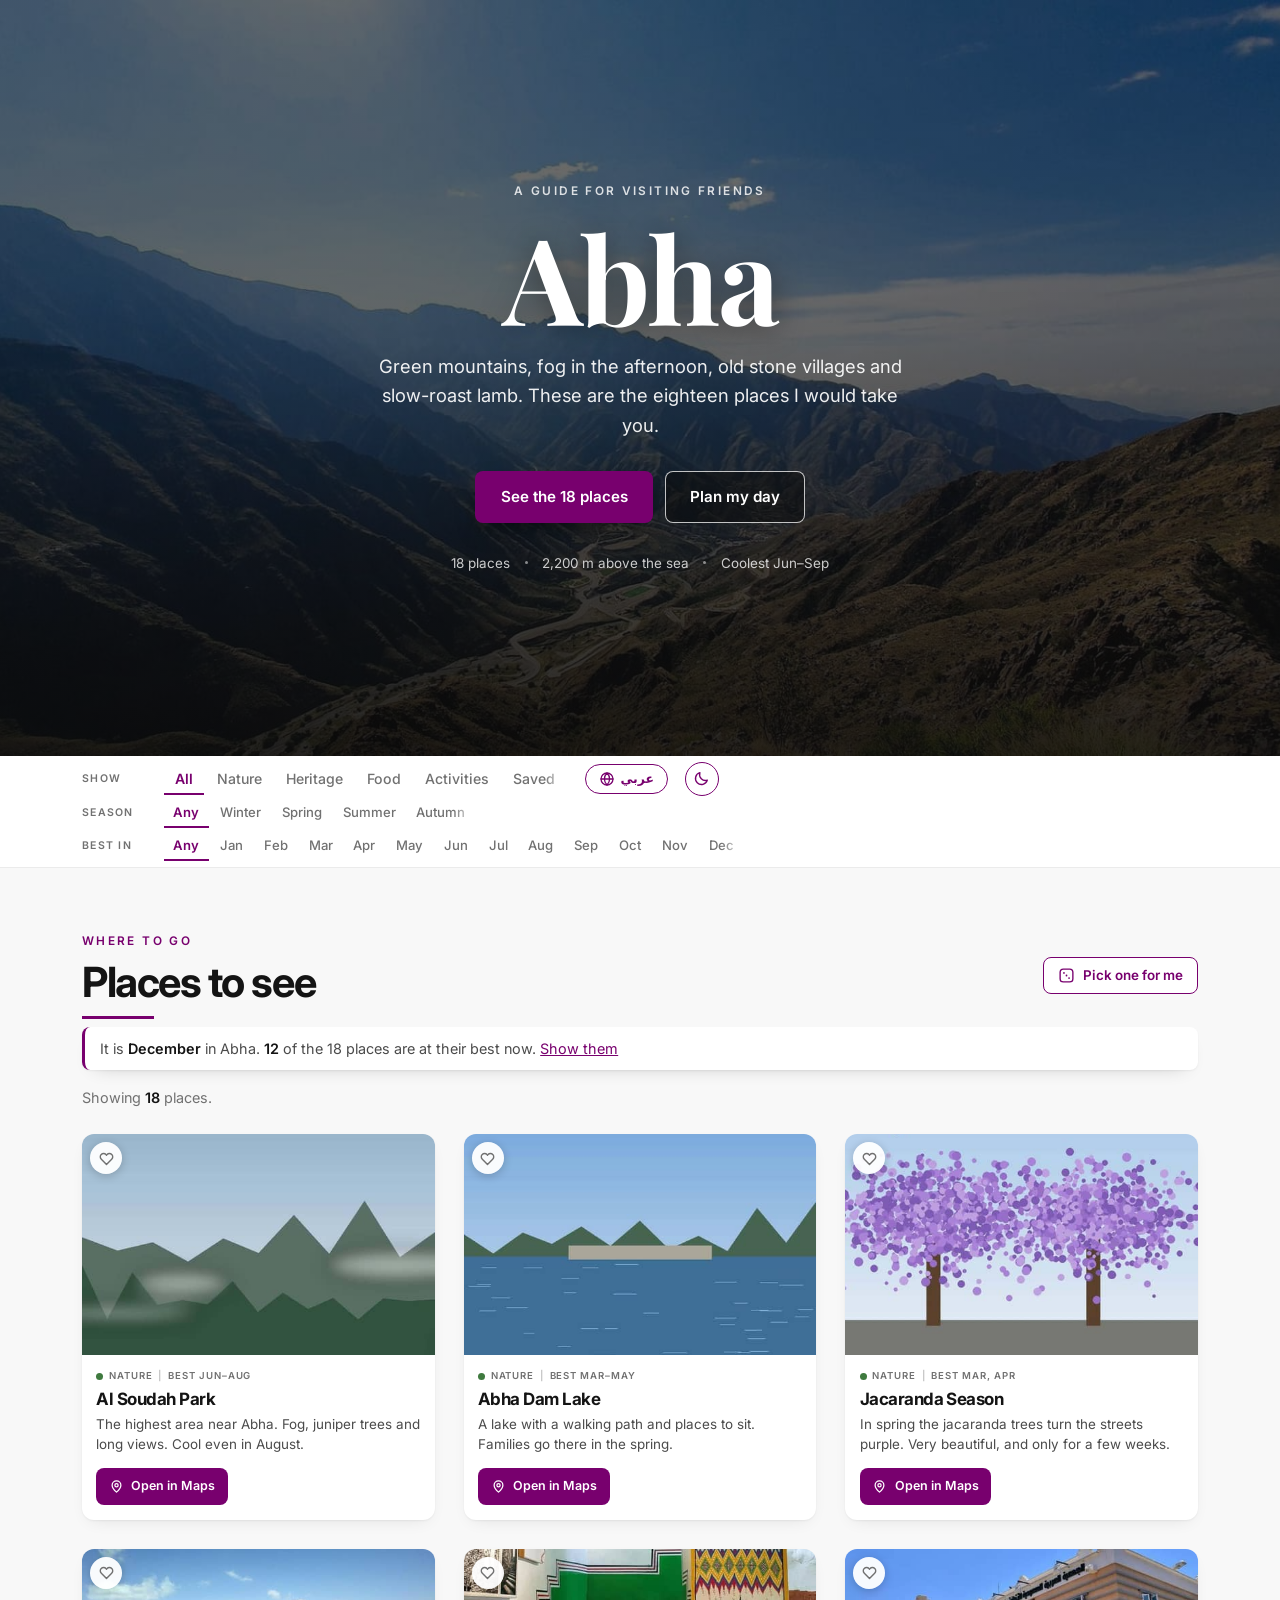
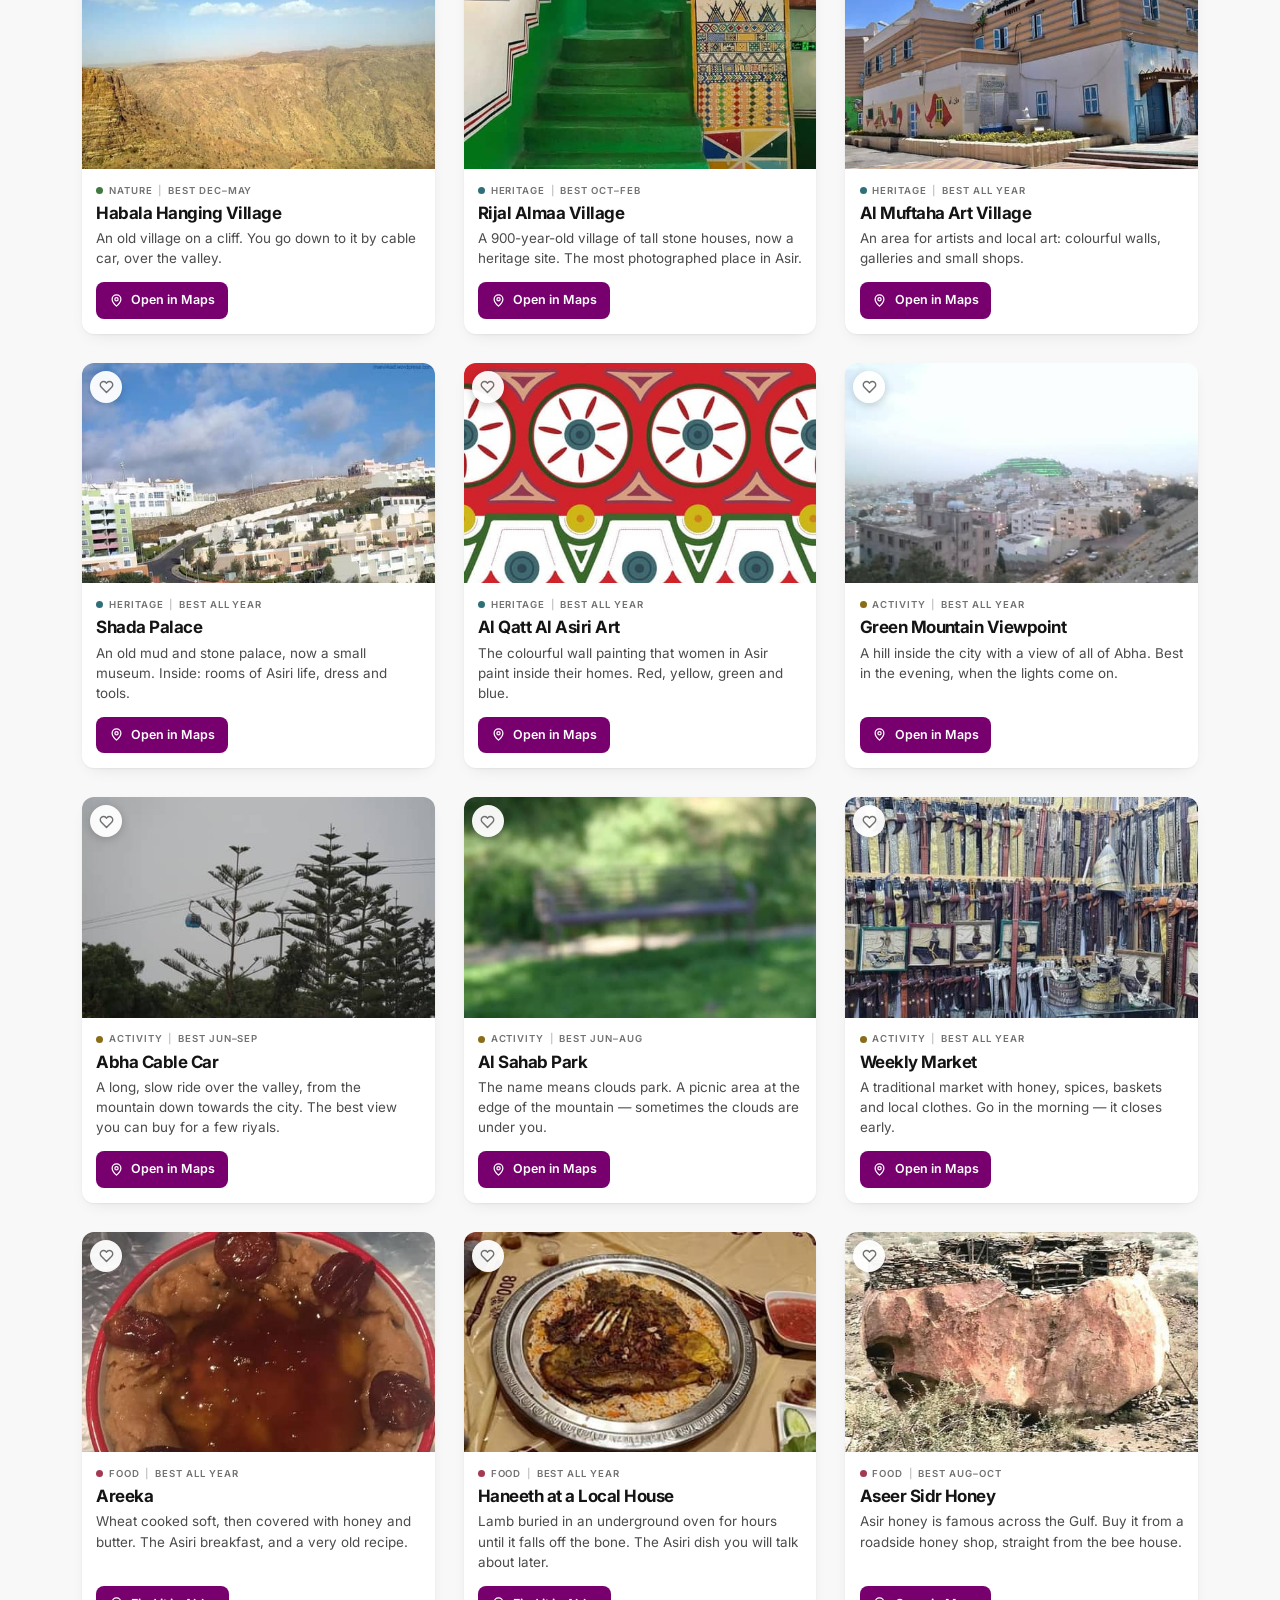
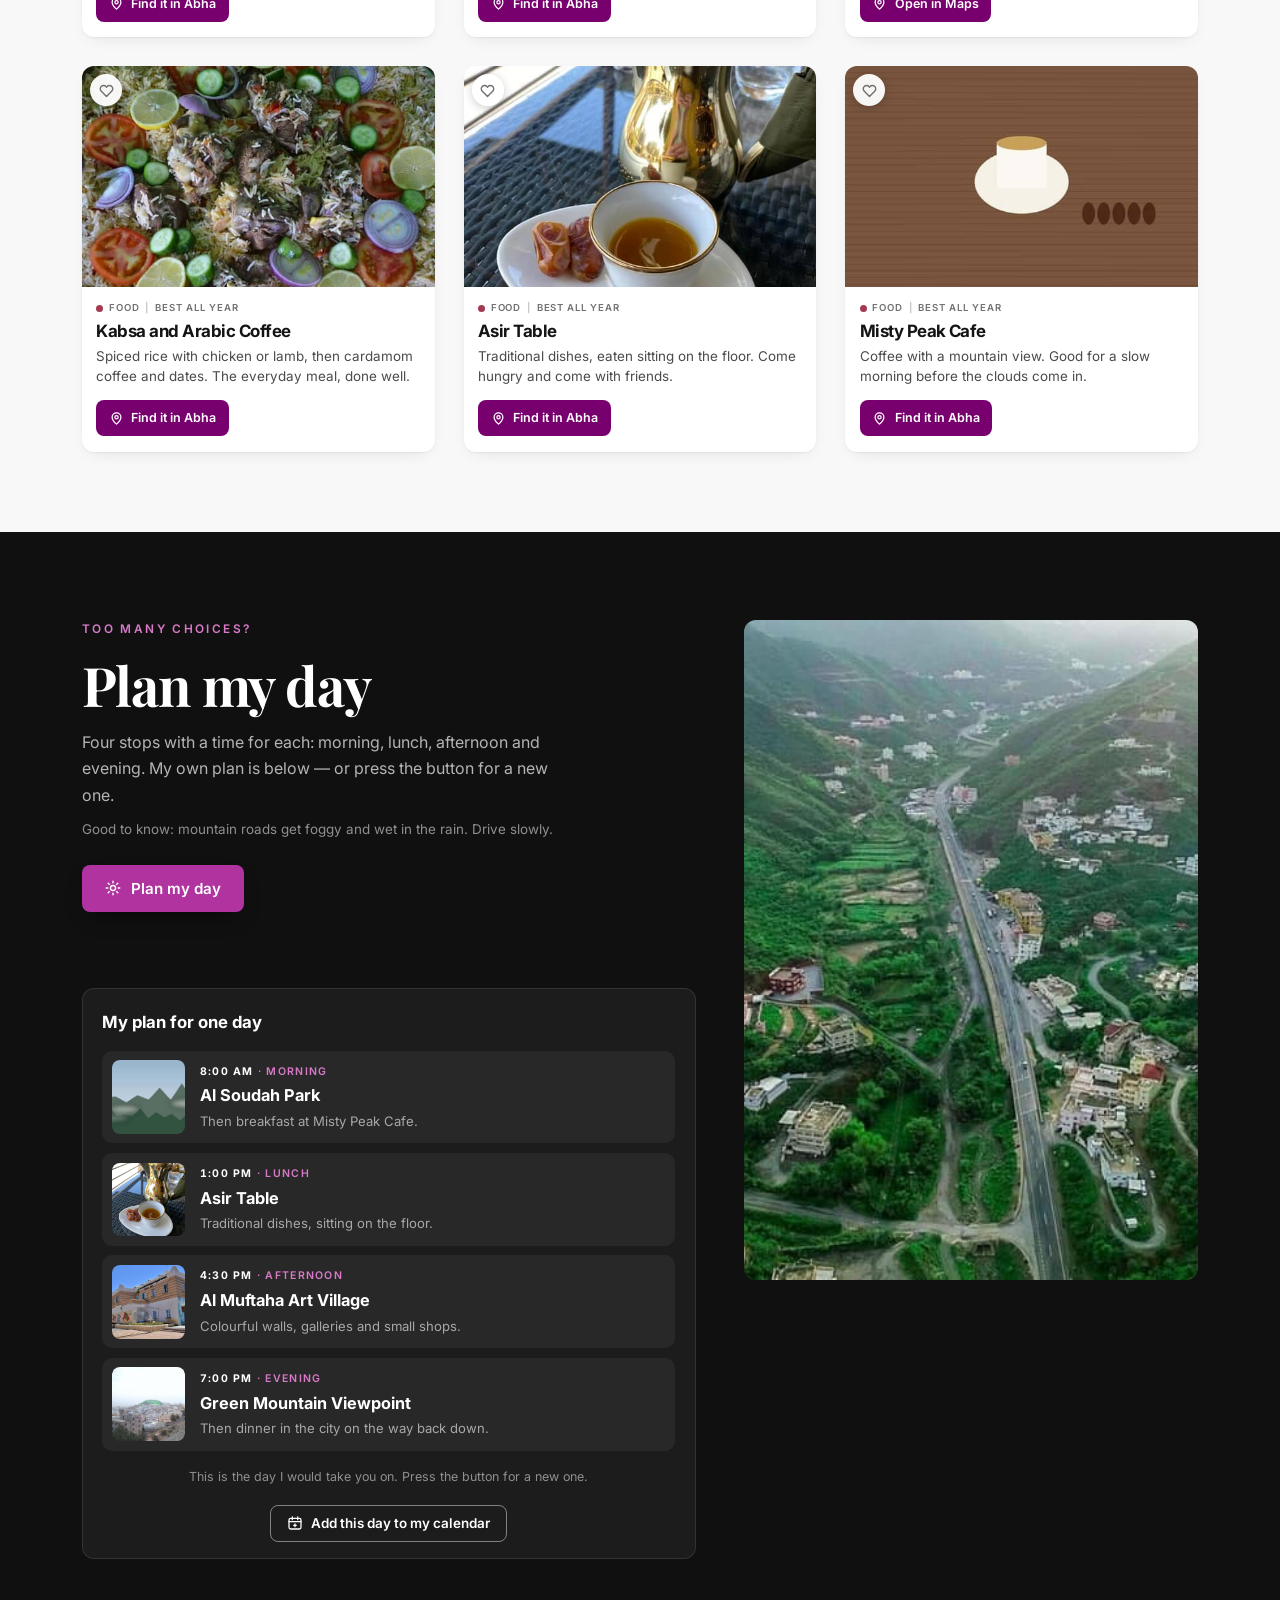
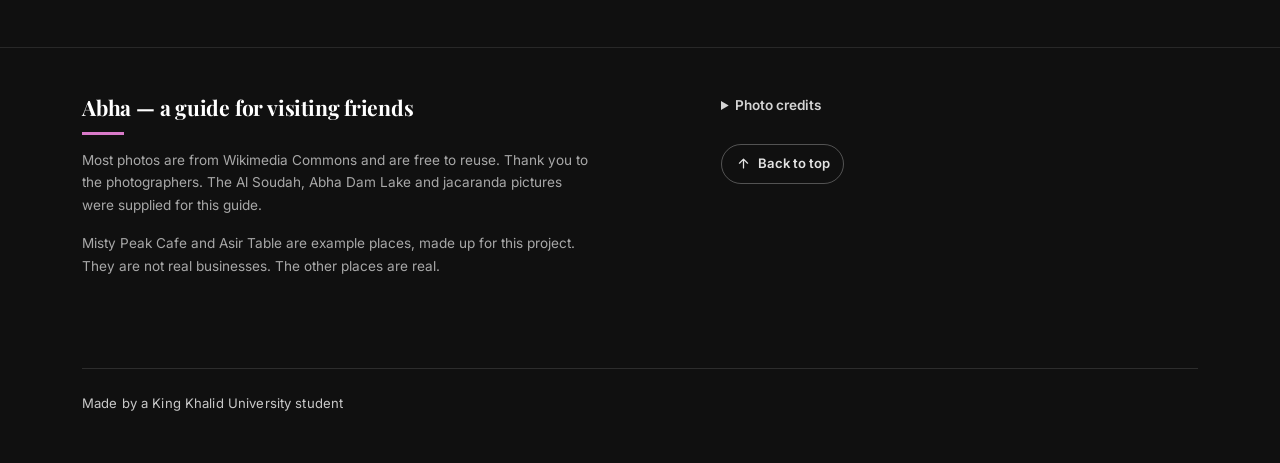
==== commit 57cdf6f6: "fix(abha): the Arabic month line reads like Arabic now Checked the whole Arabic side on four devices" ====
--- a/abha/index.html
+++ b/abha/index.html
@@ -28,7 +28,7 @@
 <!-- The ?v= number is a version stamp. Change it whenever styles.css
      or script.js changes, so a phone never mixes an old copy of one
      file with a new copy of the other. -->
-<link rel="stylesheet" href="styles.css?v=21">
+<link rel="stylesheet" href="styles.css?v=22">
 
 <script>
   /* Remember which language was picked last time, and say so before
@@ -365,6 +365,6 @@
   </div>
 </div>
 
-<script src="script.js?v=21"></script>
+<script src="script.js?v=22"></script>
 </body>
 </html>
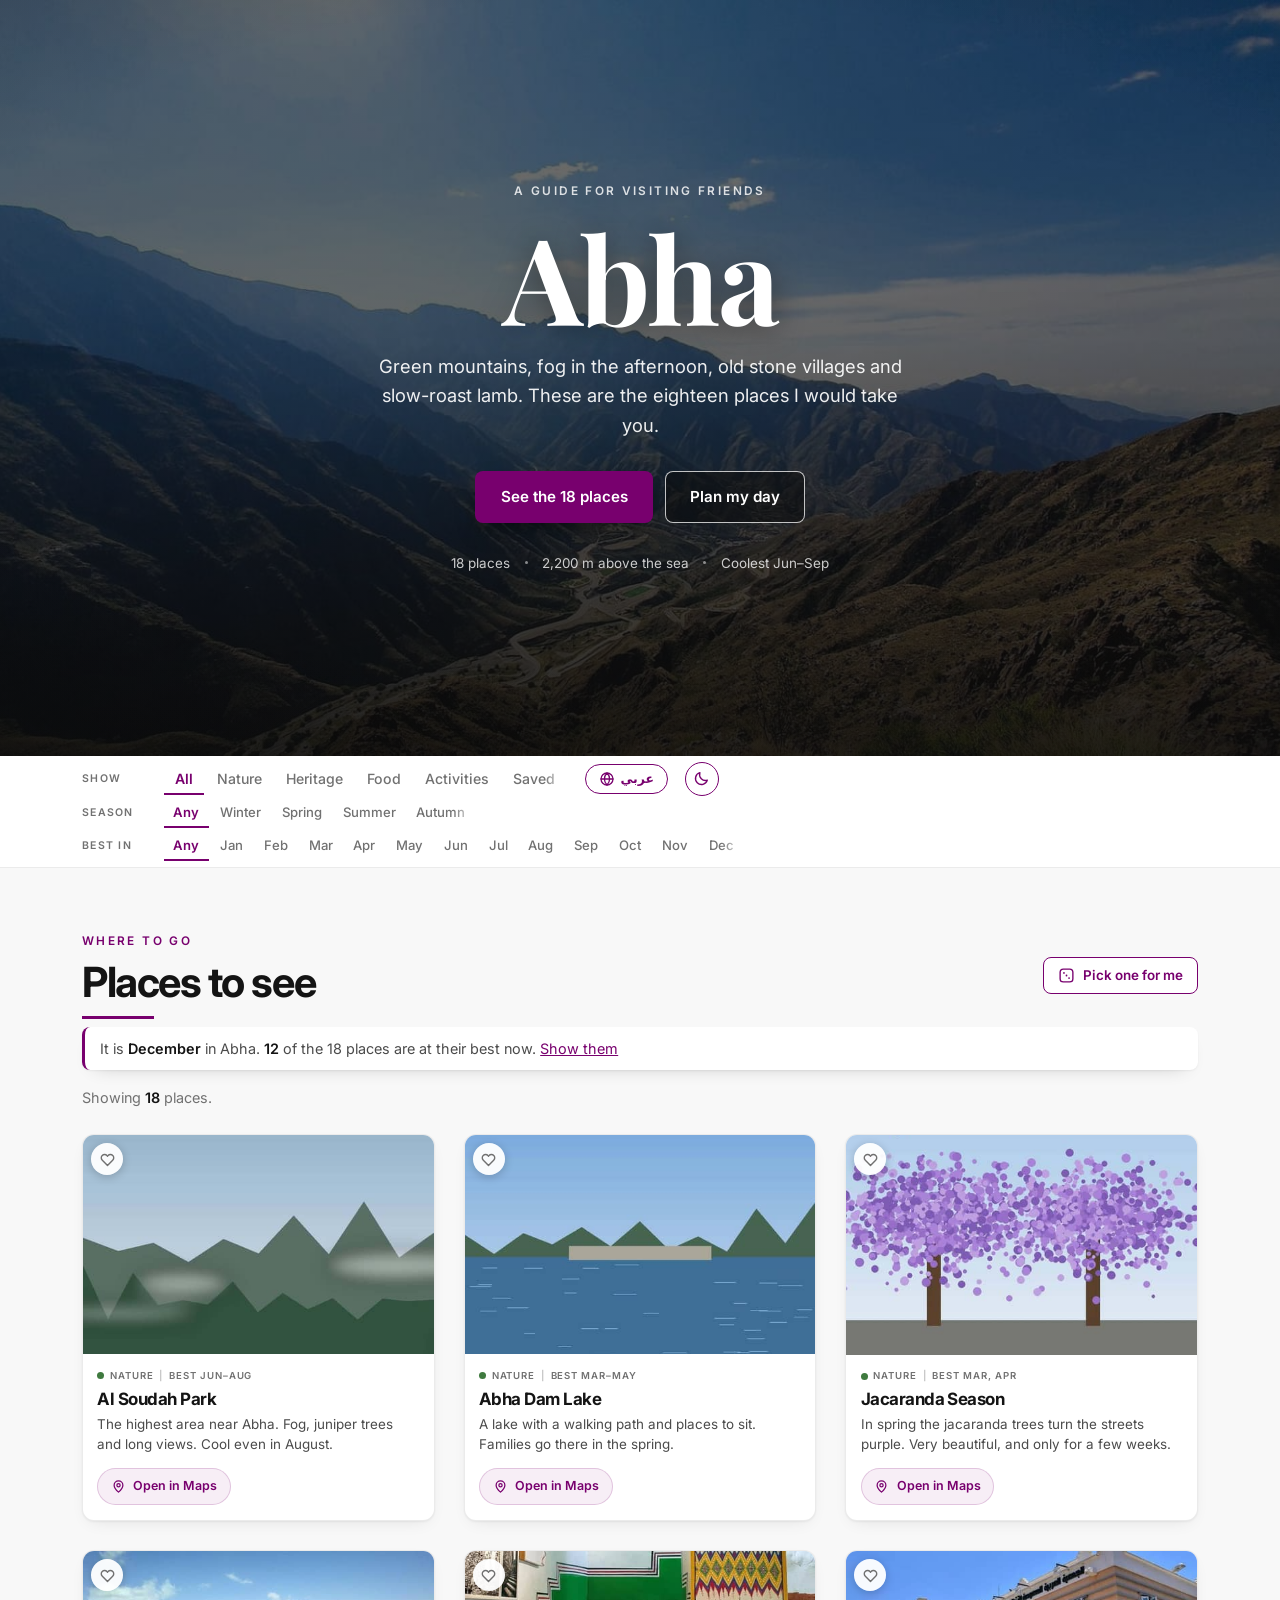
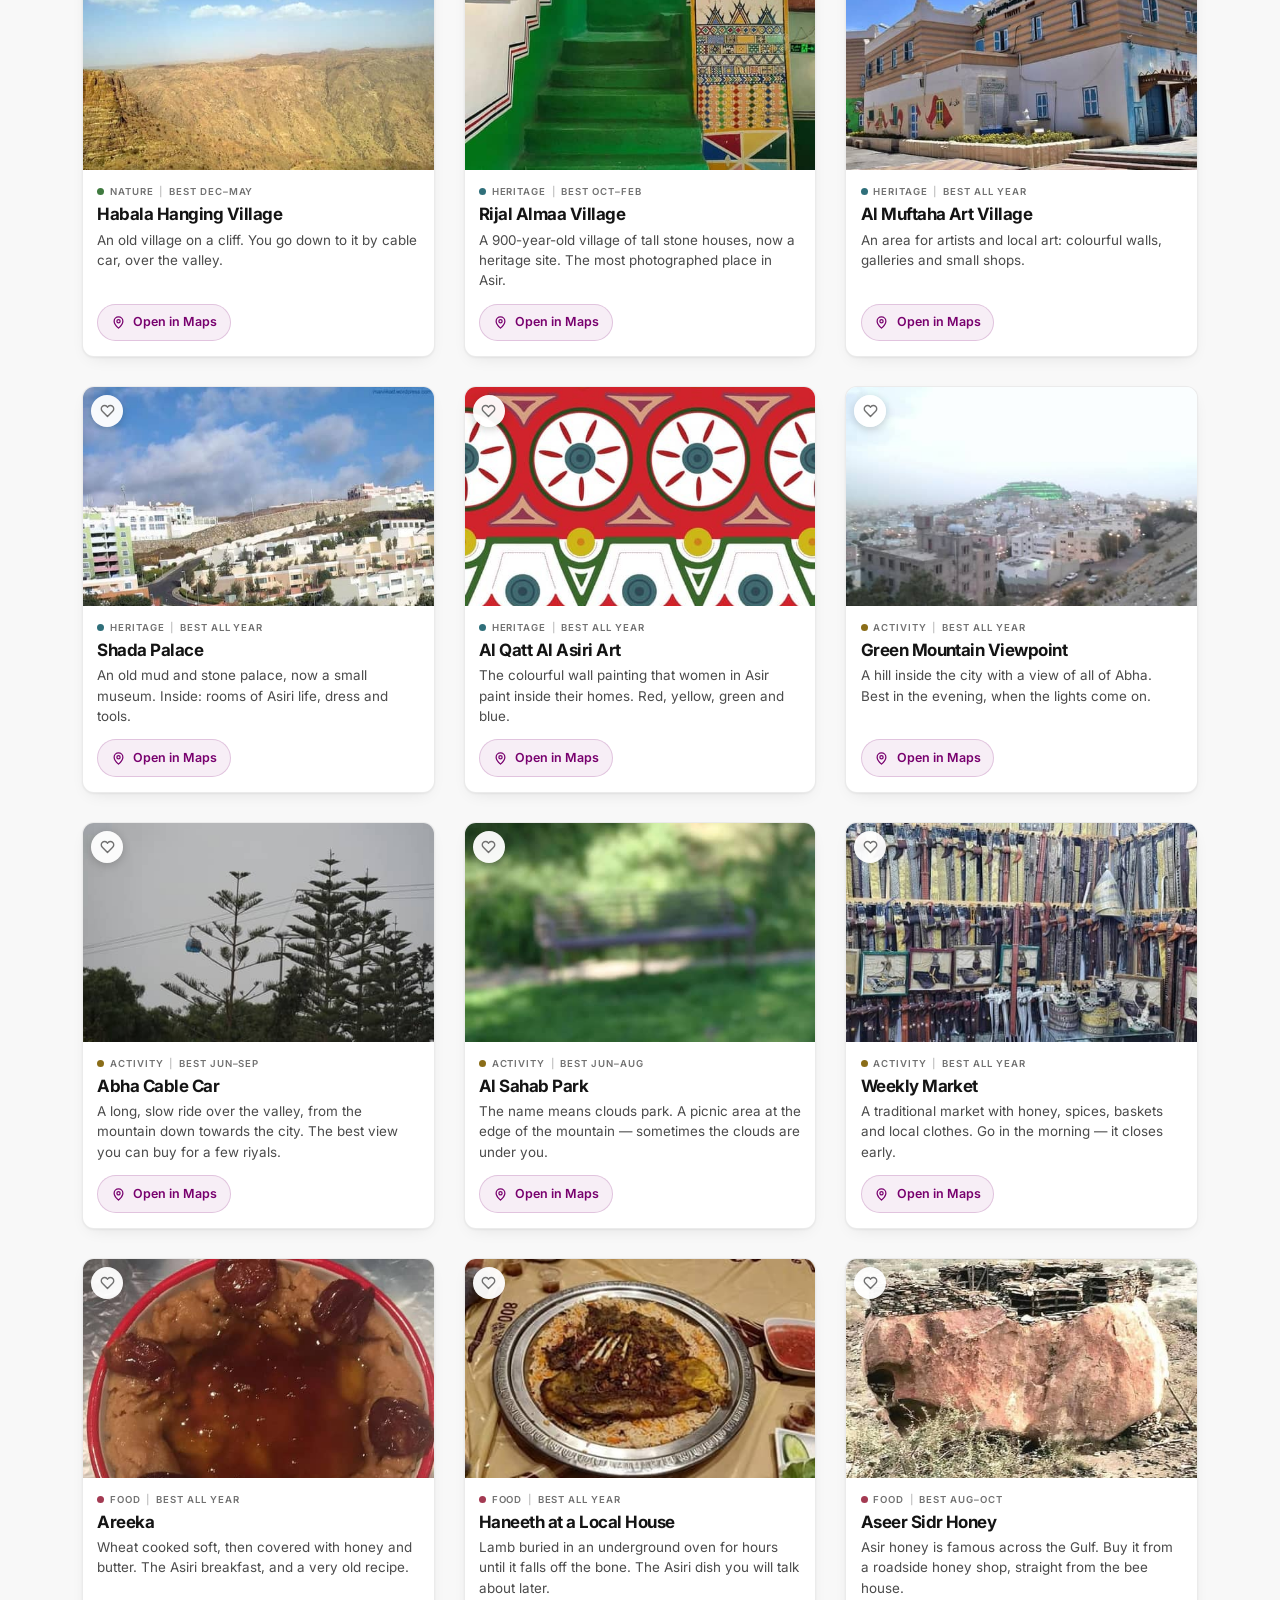
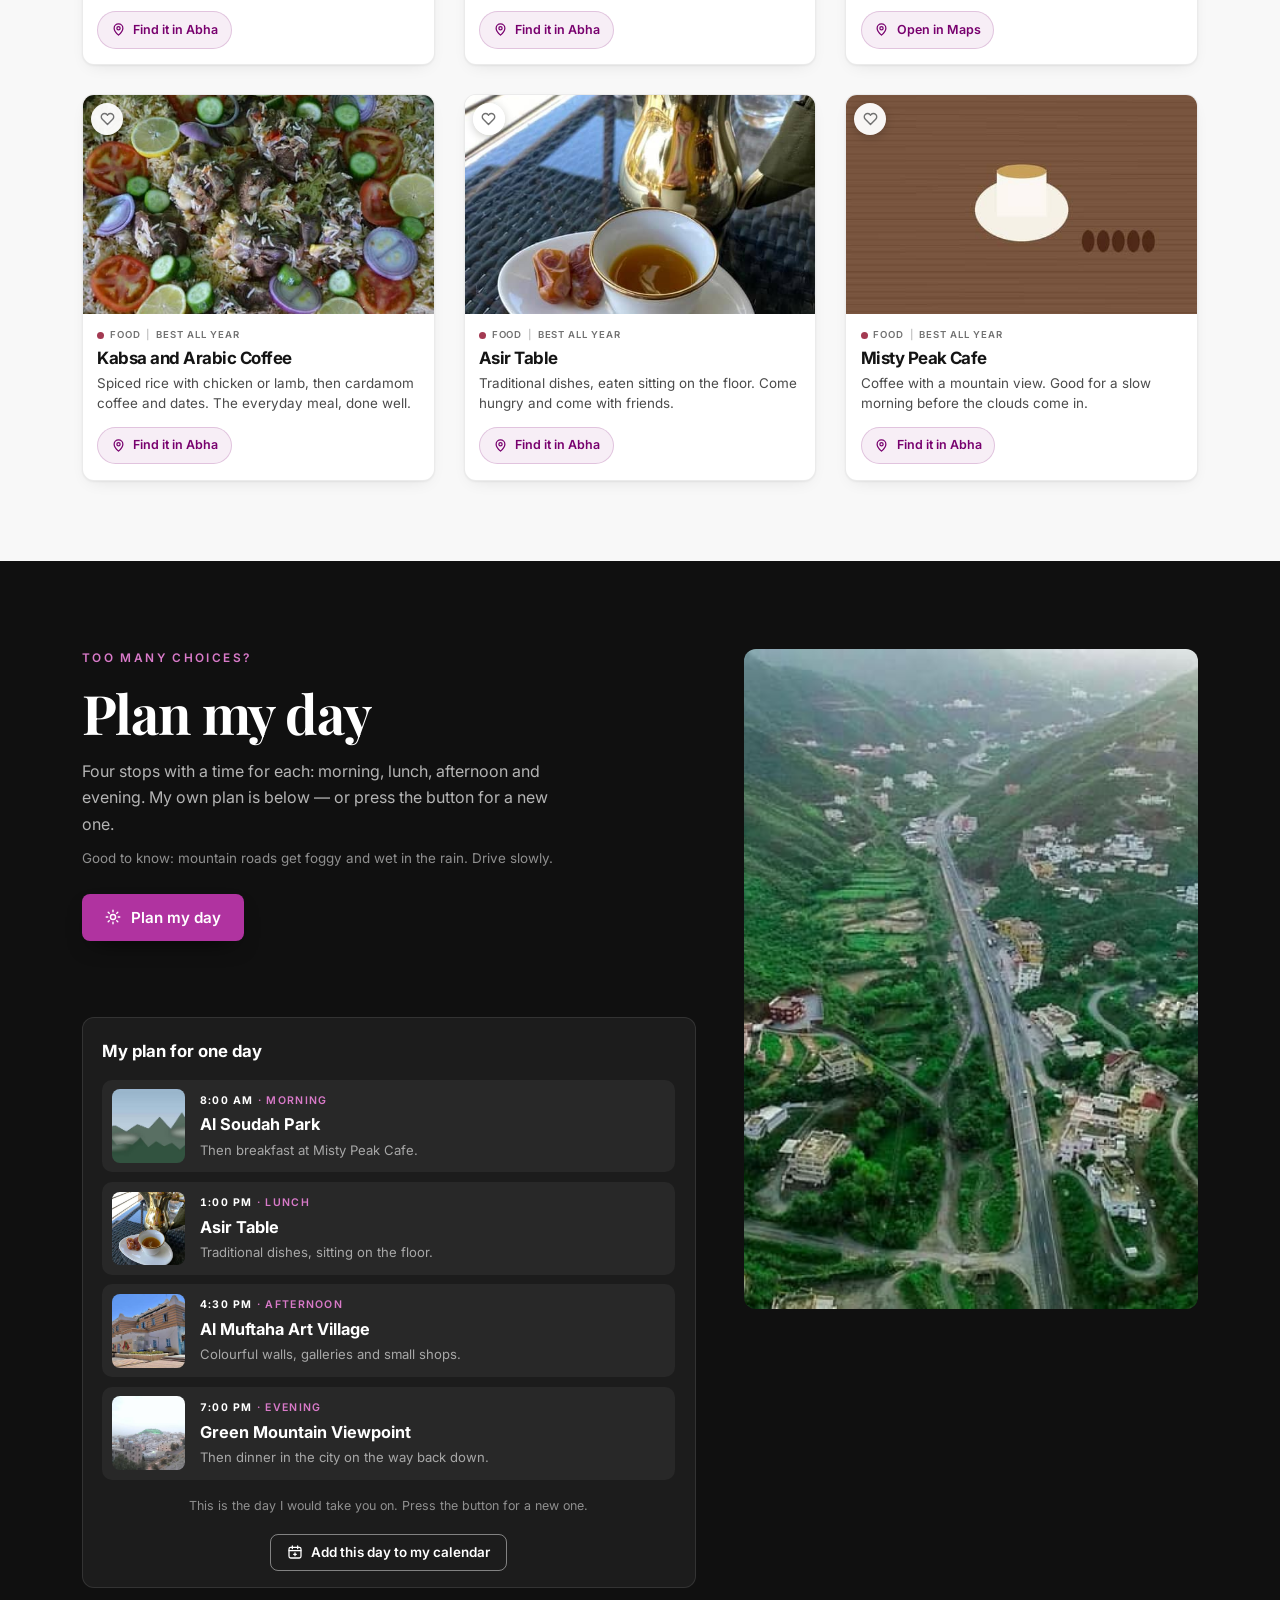
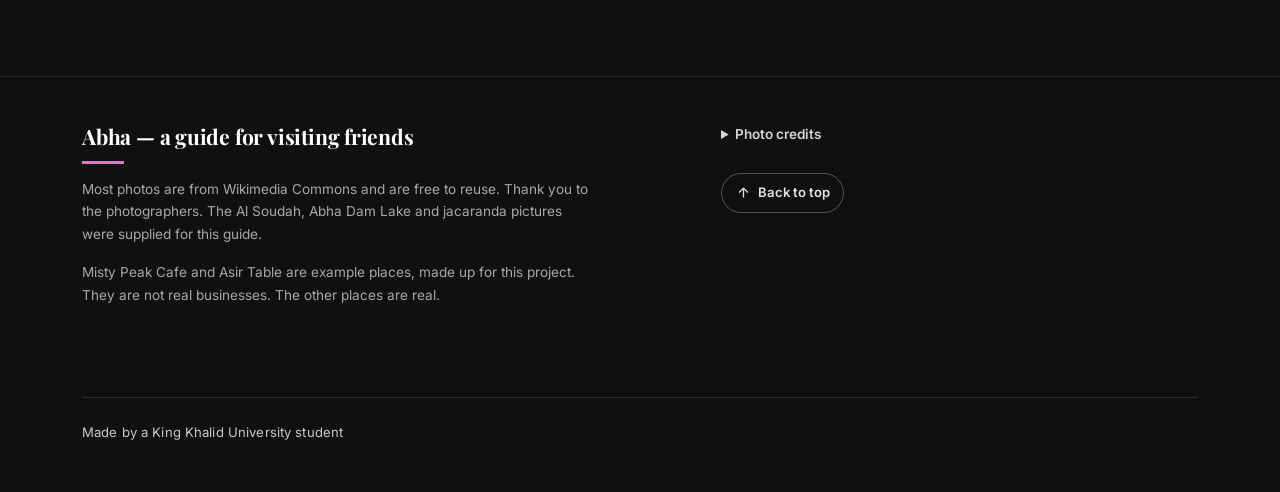
==== commit 6e203f51: "Autosave" ====
--- a/abha/index.html
+++ b/abha/index.html
@@ -28,7 +28,7 @@
 <!-- The ?v= number is a version stamp. Change it whenever styles.css
      or script.js changes, so a phone never mixes an old copy of one
      file with a new copy of the other. -->
-<link rel="stylesheet" href="styles.css?v=22">
+<link rel="stylesheet" href="styles.css?v=23">
 
 <script>
   /* Remember which language was picked last time, and say so before
@@ -365,6 +365,6 @@
   </div>
 </div>
 
-<script src="script.js?v=22"></script>
+<script src="script.js?v=23"></script>
 </body>
 </html>
--- a/abha/styles.css
+++ b/abha/styles.css
@@ -34,6 +34,13 @@
   /* a very pale purple, for a button the mouse is over */
   --accent-tint: #f7eef6;
 
+  /* The quiet purple of the "Open in Maps" button on a card. A
+     card is a photo and a name; eighteen solid purple blocks
+     would shout over both. So the button is a soft wash with
+     purple words, and it fills in when the mouse is over it. */
+  --accent-soft:      #f7eef6;
+  --accent-soft-line: rgba(120, 0, 110, .18);
+
   /* the grey box behind a photo, before the photo arrives,
      and the thin "|" between the type and the months on a card */
   --photo-bg: #ececec;
@@ -104,6 +111,8 @@
   --accent-fill:       #b033a0;
   --accent-fill-hover: #c448b4;
   --accent-tint:       #2b1a2a;
+  --accent-soft:       #2d1a2b;
+  --accent-soft-line:  rgba(233, 166, 223, .26);
 
   --photo-bg: #262626;
   --sep:      rgba(255, 255, 255, .3);
@@ -112,9 +121,9 @@
   --shadow-lift: 0 2px 4px rgba(0, 0, 0, .55), 0 20px 40px -18px rgba(0, 0, 0, .8);
 }
 
-/* A black shadow does nothing on a near-black page, so a card
-   gets a faint edge instead — that is what shows its shape. */
-:root[data-theme="dark"] .card { border: 1px solid var(--line); }
+/* A black shadow does nothing on a near-black page, so a card's
+   faint edge is what shows its shape there. Every card has that
+   edge now (see .card), so nothing extra is needed here. */
 :root[data-theme="dark"] .nowline {
   border: 1px solid var(--line);
   border-left: 3px solid var(--accent);
@@ -190,6 +199,11 @@
   position: absolute;
   inset: 0;
   background:
+    /* a soft dark ring around the edge of the photo, which gives the
+       picture depth and lets the words in the middle stay bright.
+       The middle is left alone, so nothing behind the title changes. */
+    radial-gradient(135% 105% at 50% 44%,
+      rgba(10, 10, 10, 0) 42%, rgba(10, 10, 10, .58) 100%),
     linear-gradient(180deg, rgba(10, 10, 10, .60) 0%, rgba(10, 10, 10, .62) 45%, rgba(10, 10, 10, .88) 100%);
 }
 
@@ -288,6 +302,15 @@
   height: 3px;
   border-radius: 50%;
   background: rgba(255, 255, 255, .5);
+}
+
+/* On a phone the three facts do not fit on one line, and a line
+   that breaks leaves a dot hanging at the end of it. So they get a
+   line each and no dots at all — three tidy lines. */
+@media (max-width: 639px) {
+  .hero-facts { flex-direction: column; gap: .4rem; }
+  .hero-facts li { justify-content: center; }
+  .hero-facts li:not(:last-child)::after { display: none; }
 }
 
 /* ============================================================
@@ -719,6 +742,9 @@
   background: var(--card);
   border-radius: var(--radius);
   overflow: hidden;
+  /* a hairline edge, so each card is a crisp tile instead of a
+     white shape floating on a white page */
+  border: 1px solid var(--line);
   box-shadow: var(--shadow);
   /* starts out of sight; the page brings each card up as you reach it
      (the "arrive" animation further down does the moving and fading) */
@@ -872,6 +898,10 @@
   overflow: hidden;
 }
 
+/* "Open in Maps" — a quiet button. It used to be a solid purple
+   block, and eighteen of them shouted over the photos and the
+   names they belong to. Now it is a soft purple wash with purple
+   words, and it fills in under the mouse. */
 .maps {
   display: inline-flex;
   align-items: center;
@@ -881,14 +911,20 @@
   font-family: var(--head);
   font-size: .78rem;
   font-weight: 600;
-  color: #fff;
+  color: var(--accent);
   text-decoration: none;
-  padding: .5rem .8rem;
-  border-radius: 8px;
+  padding: .46rem .8rem;
+  border: 1px solid var(--accent-soft-line);
+  border-radius: 999px;
+  background: var(--accent-soft);
+  transition: background .2s, color .2s, border-color .2s, gap .2s;
+}
+.maps:hover {
   background: var(--accent-fill);
-  transition: background .2s, gap .2s;
-}
-.maps:hover { background: var(--accent-fill-hover); gap: .6rem; }
+  border-color: var(--accent-fill);
+  color: #fff;
+  gap: .6rem;
+}
 .maps svg { flex: 0 0 auto; }
 
 /* Nothing matched: a clear white card, sitting exactly where the
@@ -1384,6 +1420,7 @@
     --ink: #141414; --text: #4b4b4b; --muted: #717171;
     --line: rgba(0, 0, 0, .12);
     --accent: #78006e; --accent-fill: #78006e; --accent-tint: #f7eef6;
+    --accent-soft: #f7eef6; --accent-soft-line: rgba(120, 0, 110, .3);
     --photo-bg: #ececec; --sep: rgba(0, 0, 0, .25);
     --shadow: none; --shadow-lift: none;
   }
